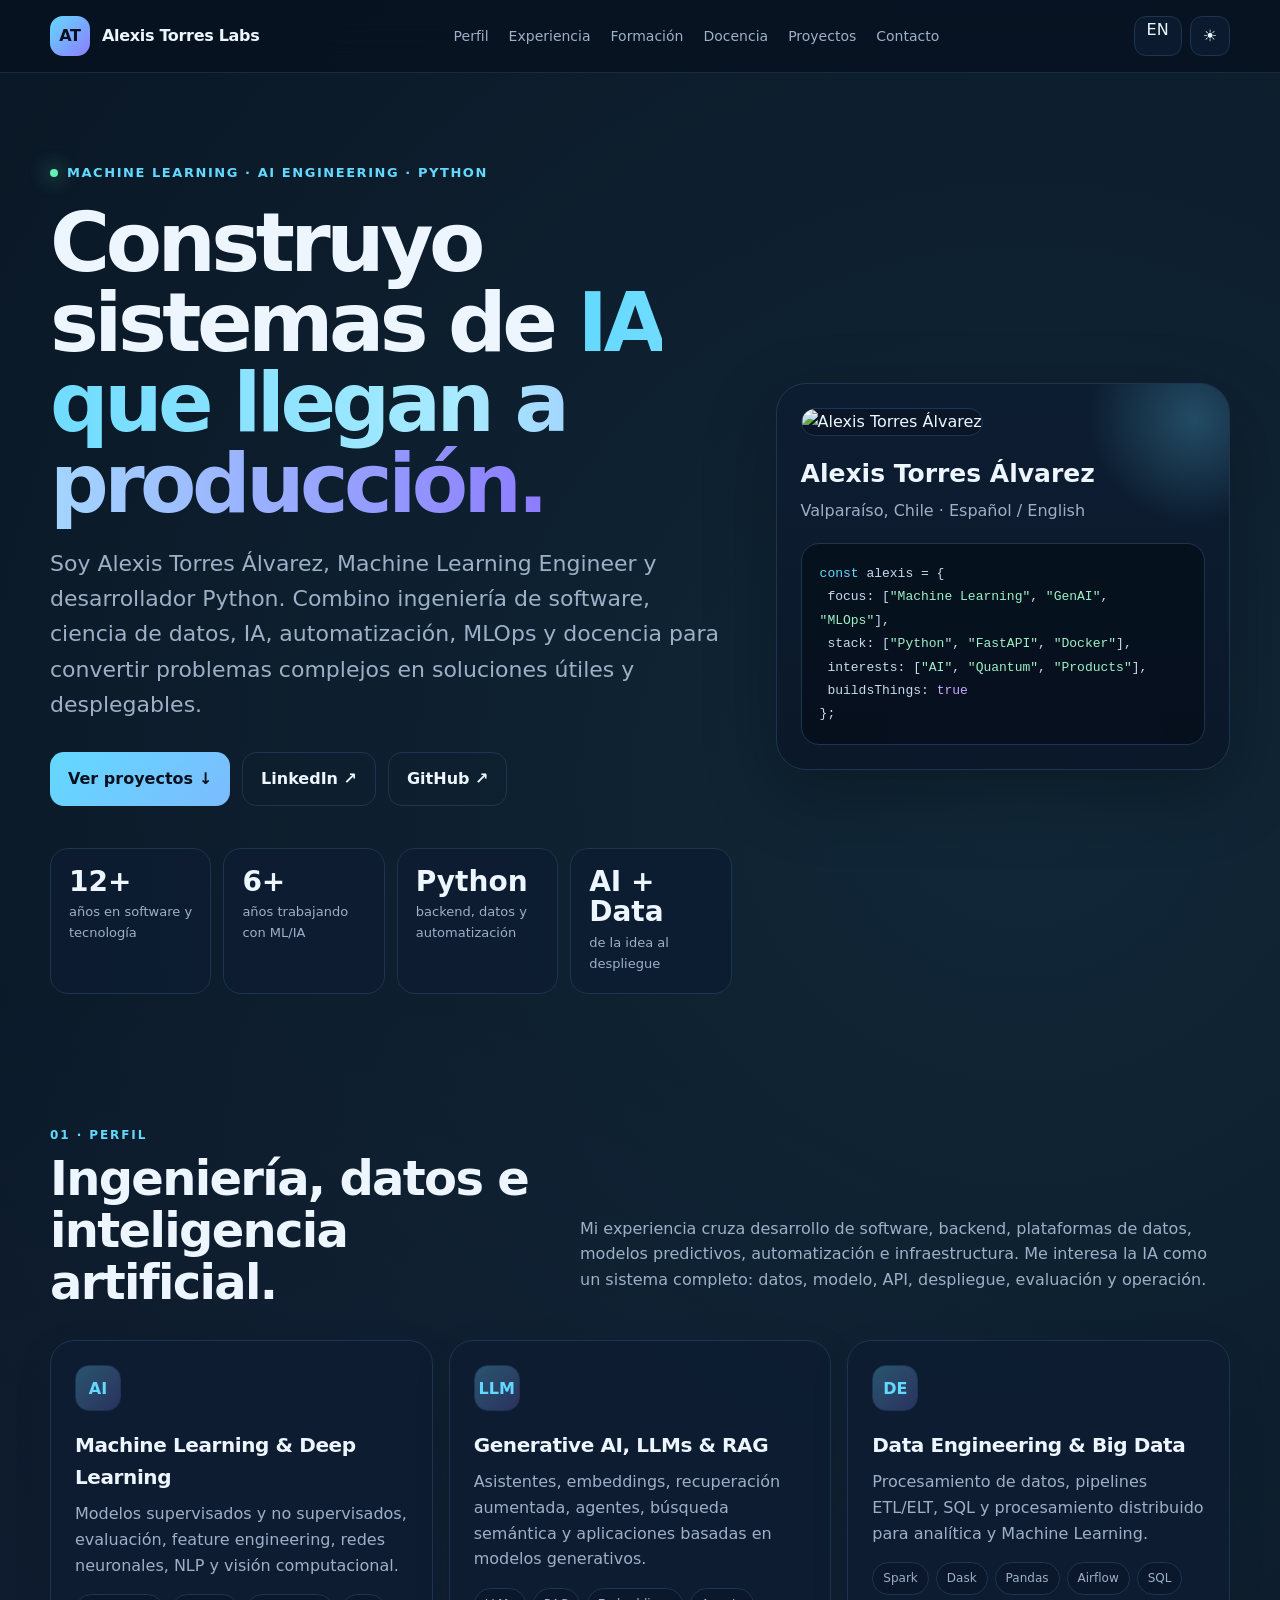
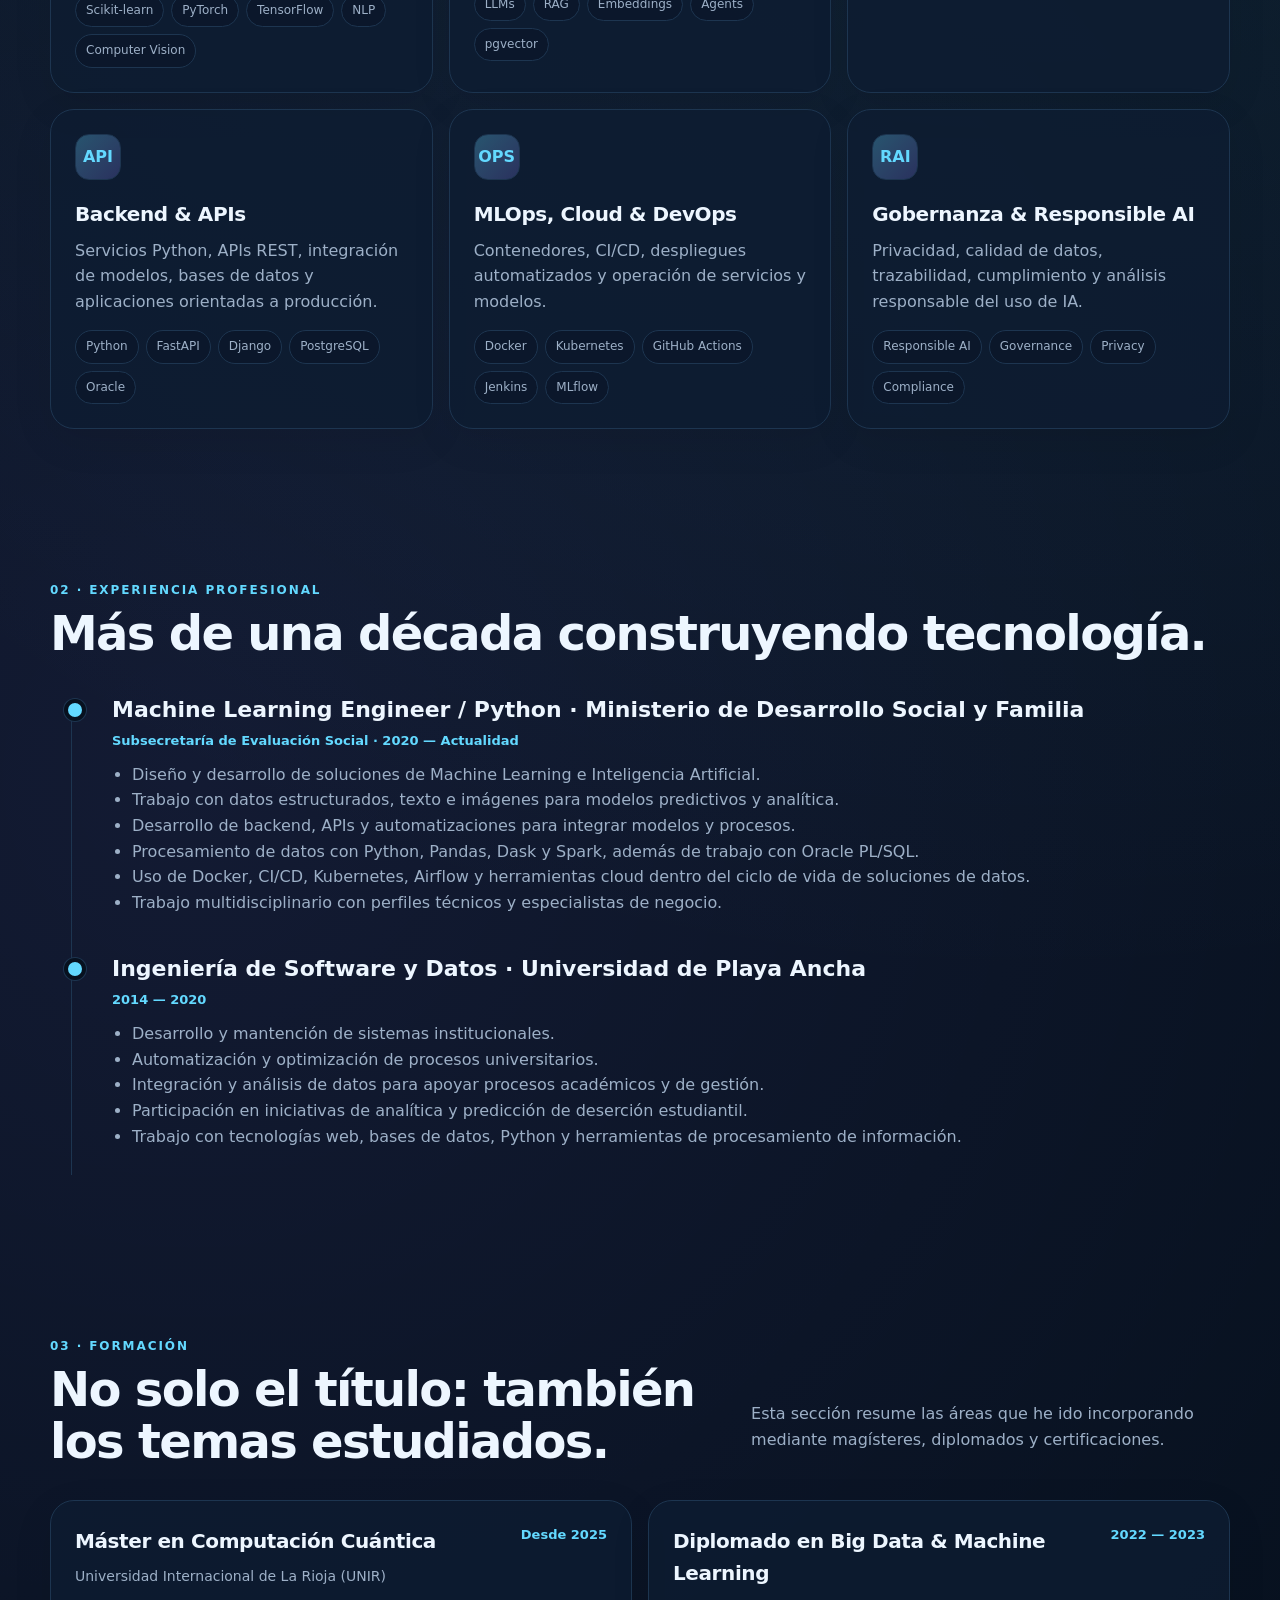
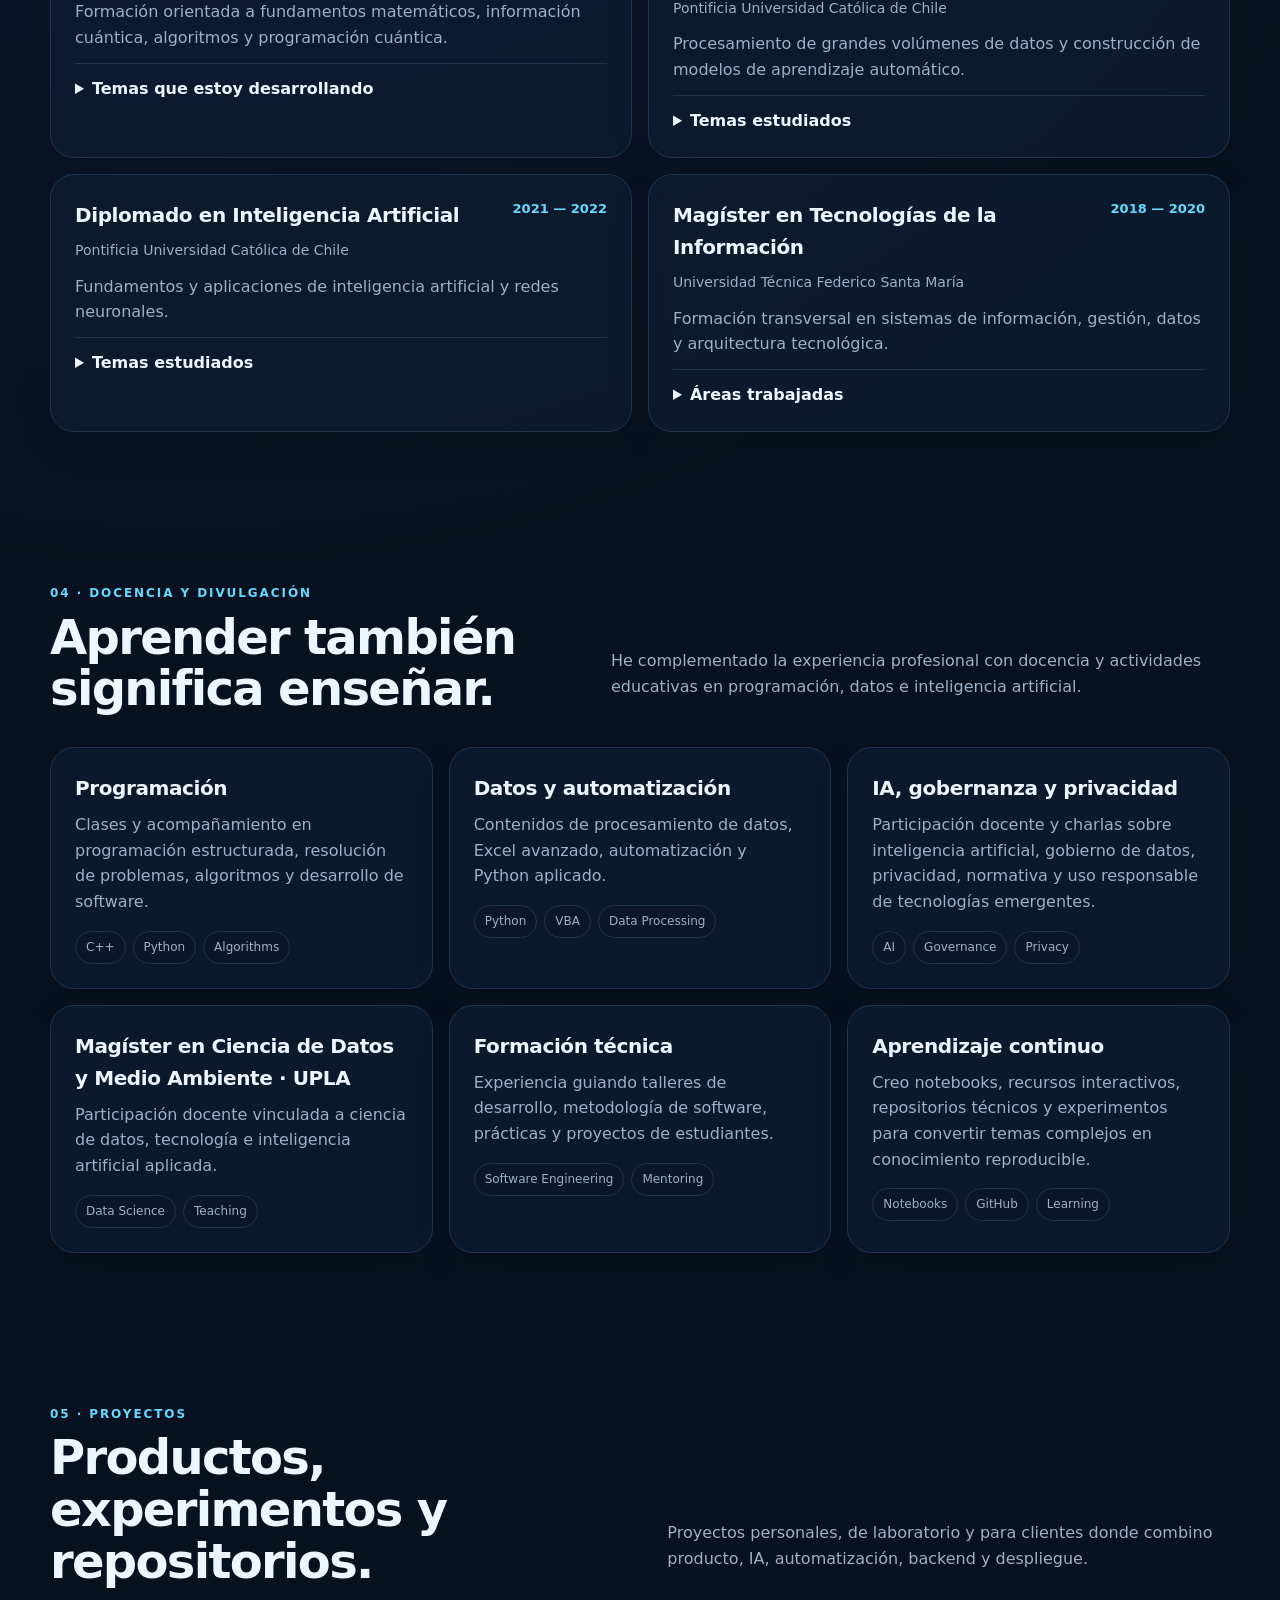
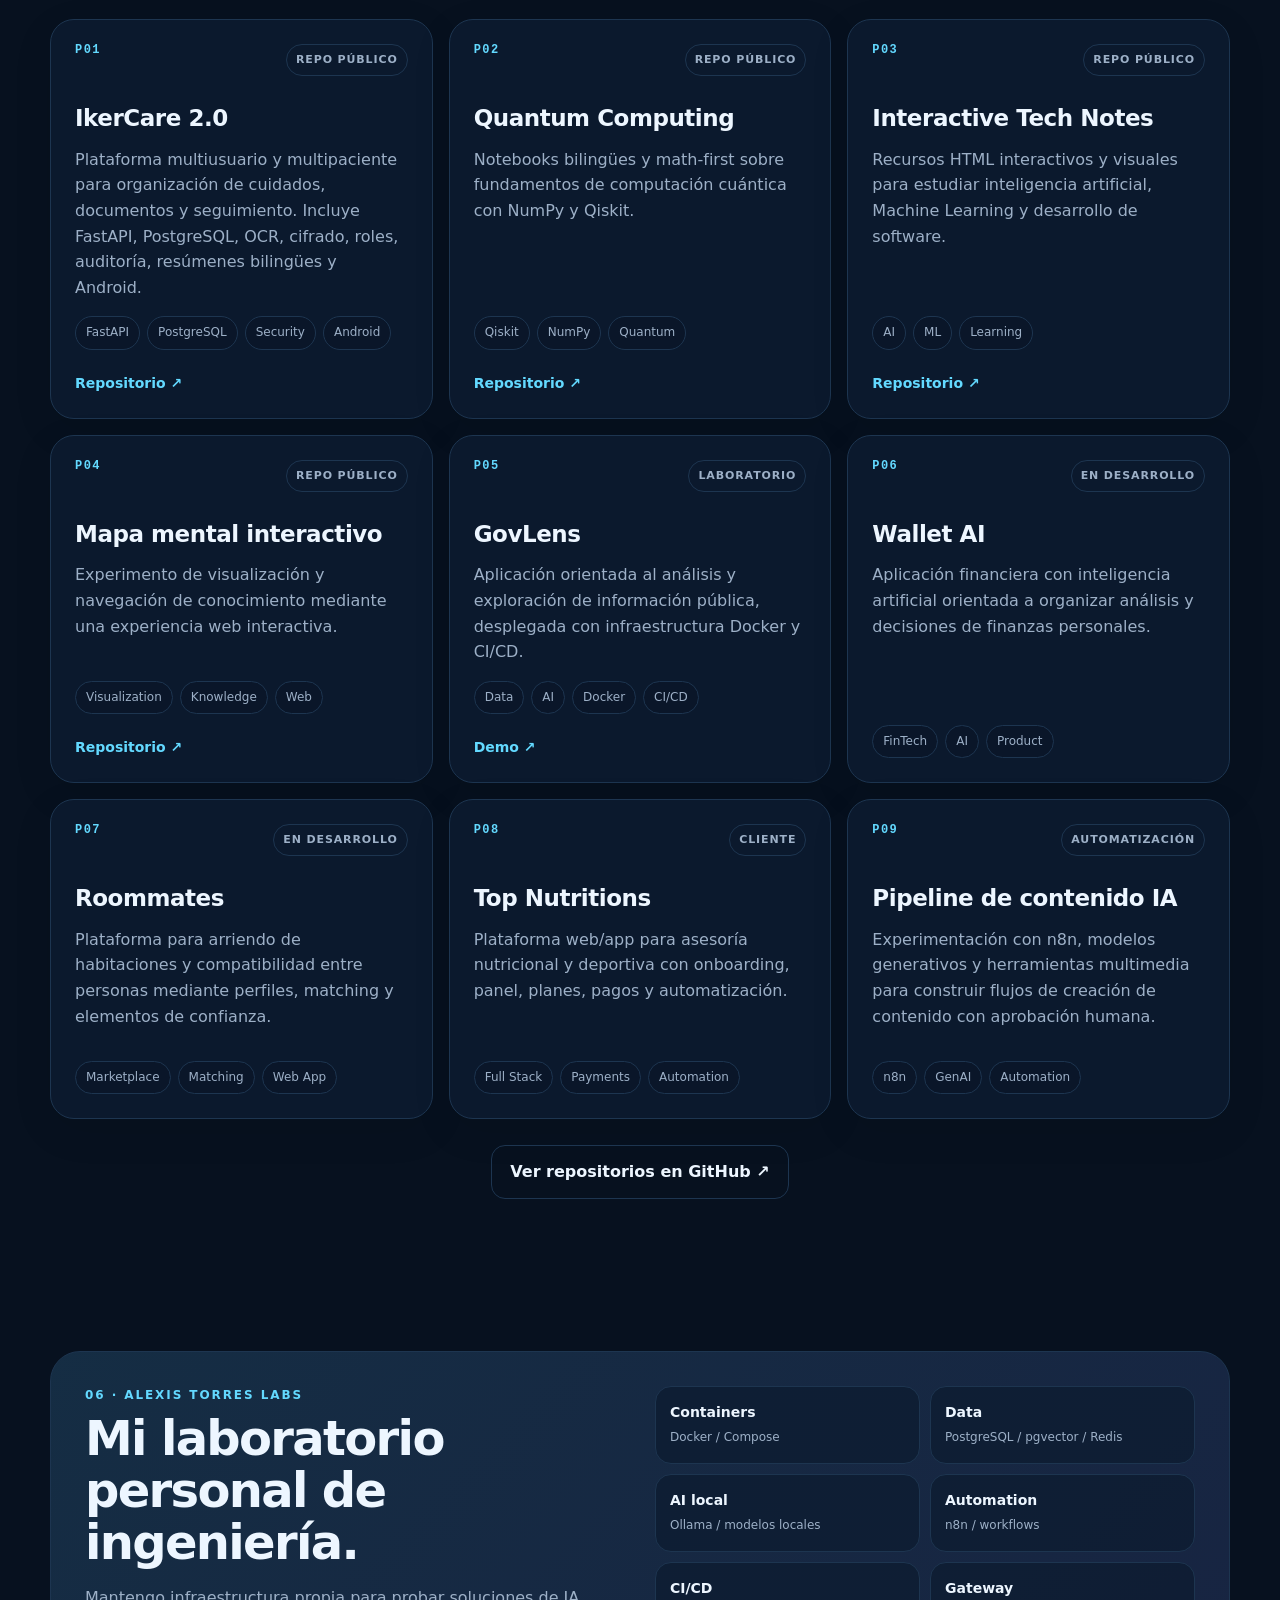
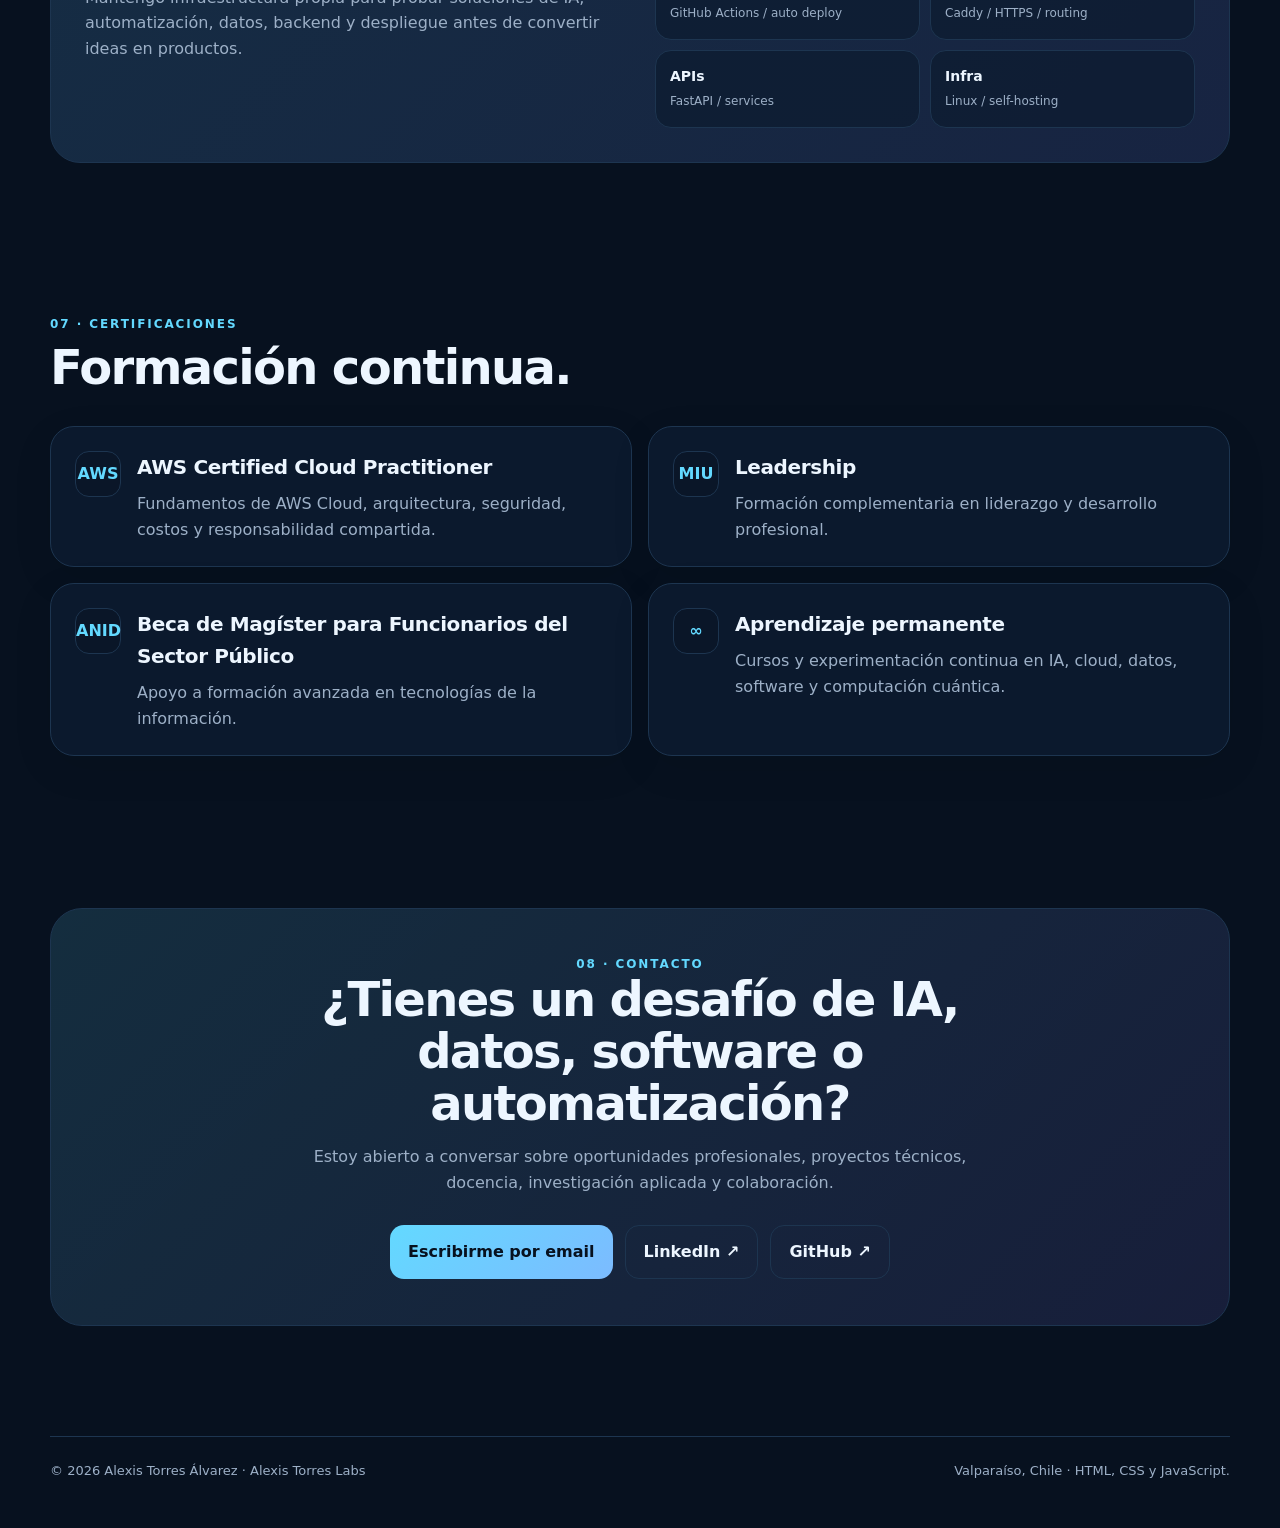
==== index.html @ 92839c95 "Add Spanish portfolio homepage" ====
<!doctype html>
<html lang="es" data-theme="dark">
<head>
<meta charset="utf-8"><meta name="viewport" content="width=device-width,initial-scale=1"><meta name="theme-color" content="#07111f">
<title>Alexis Torres Álvarez | Machine Learning, IA, Python & MLOps</title>
<meta name="description" content="Portfolio de Alexis Torres Álvarez: Machine Learning Engineer y desarrollador Python. IA, LLMs, RAG, MLOps, Big Data, docencia, formación y proyectos.">
<link rel="canonical" href="https://www.alexistorreslabs.com/"><link rel="alternate" hreflang="es" href="https://www.alexistorreslabs.com/"><link rel="alternate" hreflang="en" href="https://www.alexistorreslabs.com/en/">
<link rel="manifest" href="/site.webmanifest"><link rel="stylesheet" href="/assets/styles.css">
<meta property="og:type" content="website"><meta property="og:title" content="Alexis Torres Labs"><meta property="og:description" content="IA, Machine Learning, Python, MLOps, docencia y proyectos aplicados."><meta property="og:url" content="https://www.alexistorreslabs.com/">
<script type="application/ld+json">{"@context":"https://schema.org","@type":"Person","name":"Alexis Torres Álvarez","url":"https://www.alexistorreslabs.com/","image":"https://avatars.githubusercontent.com/u/14948789?v=4","jobTitle":"Machine Learning Engineer","sameAs":["https://github.com/AlexisTorrresA","https://www.linkedin.com/in/alexis-torres87/"]}</script>
</head>
<body>
<nav class="nav"><div class="shell nav-inner"><a class="brand" href="#inicio"><span class="brand-mark">AT</span><span>Alexis Torres Labs</span></a><div class="nav-links"><a href="#perfil">Perfil</a><a href="#experiencia">Experiencia</a><a href="#formacion">Formación</a><a href="#docencia">Docencia</a><a href="#proyectos">Proyectos</a><a href="#contacto">Contacto</a></div><div class="nav-actions"><a class="lang-btn" href="/en/">EN</a><button class="icon-btn" data-theme-toggle aria-label="Cambiar tema">☀</button></div></div></nav>
<main id="inicio">
<section class="hero"><div class="shell hero-grid"><div class="reveal"><div class="eyebrow"><span class="dot"></span>Machine Learning · AI Engineering · Python</div><h1>Construyo sistemas de <span class="gradient">IA que llegan a producción.</span></h1><p class="lead">Soy Alexis Torres Álvarez, Machine Learning Engineer y desarrollador Python. Combino ingeniería de software, ciencia de datos, IA, automatización, MLOps y docencia para convertir problemas complejos en soluciones útiles y desplegables.</p><div class="hero-actions"><a class="btn primary" href="#proyectos">Ver proyectos ↓</a><a class="btn" href="https://www.linkedin.com/in/alexis-torres87/" target="_blank" rel="noopener">LinkedIn ↗</a><a class="btn" href="https://github.com/AlexisTorrresA" target="_blank" rel="noopener">GitHub ↗</a></div><div class="metrics"><div class="metric"><strong>12+</strong><span>años en software y tecnología</span></div><div class="metric"><strong>6+</strong><span>años trabajando con ML/IA</span></div><div class="metric"><strong>Python</strong><span>backend, datos y automatización</span></div><div class="metric"><strong>AI + Data</strong><span>de la idea al despliegue</span></div></div></div><aside class="profile-card reveal"><img class="portrait" src="https://avatars.githubusercontent.com/u/14948789?v=4" alt="Alexis Torres Álvarez"><h3 style="font-size:25px;margin:18px 0 4px">Alexis Torres Álvarez</h3><p style="color:var(--muted);margin:0">Valparaíso, Chile · Español / English</p><div class="code-window"><span class="k">const</span> alexis = {<br>&nbsp;focus: [<span class="s">"Machine Learning"</span>, <span class="s">"GenAI"</span>, <span class="s">"MLOps"</span>],<br>&nbsp;stack: [<span class="s">"Python"</span>, <span class="s">"FastAPI"</span>, <span class="s">"Docker"</span>],<br>&nbsp;interests: [<span class="s">"AI"</span>, <span class="s">"Quantum"</span>, <span class="s">"Products"</span>],<br>&nbsp;buildsThings: <span class="p">true</span><br>};</div></aside></div></section>
<section id="perfil" class="section"><div class="shell"><div class="section-head reveal"><div><div class="section-kicker">01 · Perfil</div><h2>Ingeniería, datos e inteligencia artificial.</h2></div><p class="section-intro">Mi experiencia cruza desarrollo de software, backend, plataformas de datos, modelos predictivos, automatización e infraestructura. Me interesa la IA como un sistema completo: datos, modelo, API, despliegue, evaluación y operación.</p></div><div class="grid grid-3">
<div class="card skill-card reveal"><div class="skill-icon">AI</div><h3>Machine Learning & Deep Learning</h3><p>Modelos supervisados y no supervisados, evaluación, feature engineering, redes neuronales, NLP y visión computacional.</p><div class="tags"><span class="tag">Scikit-learn</span><span class="tag">PyTorch</span><span class="tag">TensorFlow</span><span class="tag">NLP</span><span class="tag">Computer Vision</span></div></div>
<div class="card skill-card reveal"><div class="skill-icon">LLM</div><h3>Generative AI, LLMs & RAG</h3><p>Asistentes, embeddings, recuperación aumentada, agentes, búsqueda semántica y aplicaciones basadas en modelos generativos.</p><div class="tags"><span class="tag">LLMs</span><span class="tag">RAG</span><span class="tag">Embeddings</span><span class="tag">Agents</span><span class="tag">pgvector</span></div></div>
<div class="card skill-card reveal"><div class="skill-icon">DE</div><h3>Data Engineering & Big Data</h3><p>Procesamiento de datos, pipelines ETL/ELT, SQL y procesamiento distribuido para analítica y Machine Learning.</p><div class="tags"><span class="tag">Spark</span><span class="tag">Dask</span><span class="tag">Pandas</span><span class="tag">Airflow</span><span class="tag">SQL</span></div></div>
<div class="card skill-card reveal"><div class="skill-icon">API</div><h3>Backend & APIs</h3><p>Servicios Python, APIs REST, integración de modelos, bases de datos y aplicaciones orientadas a producción.</p><div class="tags"><span class="tag">Python</span><span class="tag">FastAPI</span><span class="tag">Django</span><span class="tag">PostgreSQL</span><span class="tag">Oracle</span></div></div>
<div class="card skill-card reveal"><div class="skill-icon">OPS</div><h3>MLOps, Cloud & DevOps</h3><p>Contenedores, CI/CD, despliegues automatizados y operación de servicios y modelos.</p><div class="tags"><span class="tag">Docker</span><span class="tag">Kubernetes</span><span class="tag">GitHub Actions</span><span class="tag">Jenkins</span><span class="tag">MLflow</span></div></div>
<div class="card skill-card reveal"><div class="skill-icon">RAI</div><h3>Gobernanza & Responsible AI</h3><p>Privacidad, calidad de datos, trazabilidad, cumplimiento y análisis responsable del uso de IA.</p><div class="tags"><span class="tag">Responsible AI</span><span class="tag">Governance</span><span class="tag">Privacy</span><span class="tag">Compliance</span></div></div>
</div></div></section>
<section id="experiencia" class="section"><div class="shell"><div class="section-head reveal"><div><div class="section-kicker">02 · Experiencia profesional</div><h2>Más de una década construyendo tecnología.</h2></div></div><div class="timeline reveal">
<div class="timeline-item"><h3>Machine Learning Engineer / Python · Ministerio de Desarrollo Social y Familia</h3><div class="timeline-meta">Subsecretaría de Evaluación Social · 2020 — Actualidad</div><ul><li>Diseño y desarrollo de soluciones de Machine Learning e Inteligencia Artificial.</li><li>Trabajo con datos estructurados, texto e imágenes para modelos predictivos y analítica.</li><li>Desarrollo de backend, APIs y automatizaciones para integrar modelos y procesos.</li><li>Procesamiento de datos con Python, Pandas, Dask y Spark, además de trabajo con Oracle PL/SQL.</li><li>Uso de Docker, CI/CD, Kubernetes, Airflow y herramientas cloud dentro del ciclo de vida de soluciones de datos.</li><li>Trabajo multidisciplinario con perfiles técnicos y especialistas de negocio.</li></ul></div>
<div class="timeline-item"><h3>Ingeniería de Software y Datos · Universidad de Playa Ancha</h3><div class="timeline-meta">2014 — 2020</div><ul><li>Desarrollo y mantención de sistemas institucionales.</li><li>Automatización y optimización de procesos universitarios.</li><li>Integración y análisis de datos para apoyar procesos académicos y de gestión.</li><li>Participación en iniciativas de analítica y predicción de deserción estudiantil.</li><li>Trabajo con tecnologías web, bases de datos, Python y herramientas de procesamiento de información.</li></ul></div>
</div></div></section>
<section id="formacion" class="section"><div class="shell"><div class="section-head reveal"><div><div class="section-kicker">03 · Formación</div><h2>No solo el título: también los temas estudiados.</h2></div><p class="section-intro">Esta sección resume las áreas que he ido incorporando mediante magísteres, diplomados y certificaciones.</p></div><div class="grid grid-2">
<div class="card edu-card reveal"><div class="edu-top"><div><h3>Máster en Computación Cuántica</h3><div class="edu-school">Universidad Internacional de La Rioja (UNIR)</div></div><div class="edu-year">Desde 2025</div></div><p>Formación orientada a fundamentos matemáticos, información cuántica, algoritmos y programación cuántica.</p><details><summary>Temas que estoy desarrollando</summary><ul><li>Álgebra lineal para computación cuántica</li><li>Qubits, estados, medición y esfera de Bloch</li><li>Producto tensorial y sistemas multi-qubit</li><li>Puertas y circuitos cuánticos</li><li>Algoritmos cuánticos y simulación</li><li>Programación con Python y Qiskit</li></ul></details></div>
<div class="card edu-card reveal"><div class="edu-top"><div><h3>Diplomado en Big Data & Machine Learning</h3><div class="edu-school">Pontificia Universidad Católica de Chile</div></div><div class="edu-year">2022 — 2023</div></div><p>Procesamiento de grandes volúmenes de datos y construcción de modelos de aprendizaje automático.</p><details><summary>Temas estudiados</summary><ul><li>Arquitecturas Big Data</li><li>Hadoop, HDFS, YARN y MapReduce</li><li>Apache Spark y Spark SQL</li><li>Preparación y procesamiento de datos</li><li>Regresión y clasificación</li><li>Árboles de decisión y Random Forest</li><li>Clustering y aprendizaje no supervisado</li><li>Reducción de dimensionalidad y autoencoders</li></ul></details></div>
<div class="card edu-card reveal"><div class="edu-top"><div><h3>Diplomado en Inteligencia Artificial</h3><div class="edu-school">Pontificia Universidad Católica de Chile</div></div><div class="edu-year">2021 — 2022</div></div><p>Fundamentos y aplicaciones de inteligencia artificial y redes neuronales.</p><details><summary>Temas estudiados</summary><ul><li>Machine Learning y fundamentos de IA</li><li>Redes neuronales profundas</li><li>CNN para visión computacional</li><li>RNN y modelamiento secuencial</li><li>Arquitecturas sequence-to-sequence</li><li>Aplicaciones de Deep Learning</li></ul></details></div>
<div class="card edu-card reveal"><div class="edu-top"><div><h3>Magíster en Tecnologías de la Información</h3><div class="edu-school">Universidad Técnica Federico Santa María</div></div><div class="edu-year">2018 — 2020</div></div><p>Formación transversal en sistemas de información, gestión, datos y arquitectura tecnológica.</p><details><summary>Áreas trabajadas</summary><ul><li>Business Intelligence</li><li>Data Warehousing y OLAP</li><li>Minería y análisis de datos</li><li>Ingeniería de software y UML</li><li>Gestión de procesos BPM/BPMN</li><li>Seguridad y redes</li><li>Gestión de proyectos TI</li><li>Arquitectura y sistemas empresariales</li></ul></details></div>
</div></div></section>
<section id="docencia" class="section"><div class="shell"><div class="section-head reveal"><div><div class="section-kicker">04 · Docencia y divulgación</div><h2>Aprender también significa enseñar.</h2></div><p class="section-intro">He complementado la experiencia profesional con docencia y actividades educativas en programación, datos e inteligencia artificial.</p></div><div class="grid grid-3">
<div class="card reveal"><h3>Programación</h3><p>Clases y acompañamiento en programación estructurada, resolución de problemas, algoritmos y desarrollo de software.</p><div class="tags"><span class="tag">C++</span><span class="tag">Python</span><span class="tag">Algorithms</span></div></div>
<div class="card reveal"><h3>Datos y automatización</h3><p>Contenidos de procesamiento de datos, Excel avanzado, automatización y Python aplicado.</p><div class="tags"><span class="tag">Python</span><span class="tag">VBA</span><span class="tag">Data Processing</span></div></div>
<div class="card reveal"><h3>IA, gobernanza y privacidad</h3><p>Participación docente y charlas sobre inteligencia artificial, gobierno de datos, privacidad, normativa y uso responsable de tecnologías emergentes.</p><div class="tags"><span class="tag">AI</span><span class="tag">Governance</span><span class="tag">Privacy</span></div></div>
<div class="card reveal"><h3>Magíster en Ciencia de Datos y Medio Ambiente · UPLA</h3><p>Participación docente vinculada a ciencia de datos, tecnología e inteligencia artificial aplicada.</p><div class="tags"><span class="tag">Data Science</span><span class="tag">Teaching</span></div></div>
<div class="card reveal"><h3>Formación técnica</h3><p>Experiencia guiando talleres de desarrollo, metodología de software, prácticas y proyectos de estudiantes.</p><div class="tags"><span class="tag">Software Engineering</span><span class="tag">Mentoring</span></div></div>
<div class="card reveal"><h3>Aprendizaje continuo</h3><p>Creo notebooks, recursos interactivos, repositorios técnicos y experimentos para convertir temas complejos en conocimiento reproducible.</p><div class="tags"><span class="tag">Notebooks</span><span class="tag">GitHub</span><span class="tag">Learning</span></div></div>
</div></div></section>
<section id="proyectos" class="section"><div class="shell"><div class="section-head reveal"><div><div class="section-kicker">05 · Proyectos</div><h2>Productos, experimentos y repositorios.</h2></div><p class="section-intro">Proyectos personales, de laboratorio y para clientes donde combino producto, IA, automatización, backend y despliegue.</p></div><div class="grid grid-3">
<article class="card project-card reveal"><div class="project-top"><span class="project-num">P01</span><span class="status">Repo público</span></div><h3>IkerCare 2.0</h3><p>Plataforma multiusuario y multipaciente para organización de cuidados, documentos y seguimiento. Incluye FastAPI, PostgreSQL, OCR, cifrado, roles, auditoría, resúmenes bilingües y Android.</p><div class="tags"><span class="tag">FastAPI</span><span class="tag">PostgreSQL</span><span class="tag">Security</span><span class="tag">Android</span></div><div class="project-links"><a href="https://github.com/AlexisTorrresA/ikercare_v2" target="_blank" rel="noopener">Repositorio ↗</a></div></article>
<article class="card project-card reveal"><div class="project-top"><span class="project-num">P02</span><span class="status">Repo público</span></div><h3>Quantum Computing</h3><p>Notebooks bilingües y math-first sobre fundamentos de computación cuántica con NumPy y Qiskit.</p><div class="tags"><span class="tag">Qiskit</span><span class="tag">NumPy</span><span class="tag">Quantum</span></div><div class="project-links"><a href="https://github.com/AlexisTorrresA/alexis_quantum-computer" target="_blank" rel="noopener">Repositorio ↗</a></div></article>
<article class="card project-card reveal"><div class="project-top"><span class="project-num">P03</span><span class="status">Repo público</span></div><h3>Interactive Tech Notes</h3><p>Recursos HTML interactivos y visuales para estudiar inteligencia artificial, Machine Learning y desarrollo de software.</p><div class="tags"><span class="tag">AI</span><span class="tag">ML</span><span class="tag">Learning</span></div><div class="project-links"><a href="https://github.com/AlexisTorrresA/interactive-tech-notes" target="_blank" rel="noopener">Repositorio ↗</a></div></article>
<article class="card project-card reveal"><div class="project-top"><span class="project-num">P04</span><span class="status">Repo público</span></div><h3>Mapa mental interactivo</h3><p>Experimento de visualización y navegación de conocimiento mediante una experiencia web interactiva.</p><div class="tags"><span class="tag">Visualization</span><span class="tag">Knowledge</span><span class="tag">Web</span></div><div class="project-links"><a href="https://github.com/AlexisTorrresA/proyecto_mapa_mental_interactivo" target="_blank" rel="noopener">Repositorio ↗</a></div></article>
<article class="card project-card reveal"><div class="project-top"><span class="project-num">P05</span><span class="status">Laboratorio</span></div><h3>GovLens</h3><p>Aplicación orientada al análisis y exploración de información pública, desplegada con infraestructura Docker y CI/CD.</p><div class="tags"><span class="tag">Data</span><span class="tag">AI</span><span class="tag">Docker</span><span class="tag">CI/CD</span></div><div class="project-links"><a href="https://govlens.apps.alexistorreslabs.com" target="_blank" rel="noopener">Demo ↗</a></div></article>
<article class="card project-card reveal"><div class="project-top"><span class="project-num">P06</span><span class="status">En desarrollo</span></div><h3>Wallet AI</h3><p>Aplicación financiera con inteligencia artificial orientada a organizar análisis y decisiones de finanzas personales.</p><div class="tags"><span class="tag">FinTech</span><span class="tag">AI</span><span class="tag">Product</span></div></article>
<article class="card project-card reveal"><div class="project-top"><span class="project-num">P07</span><span class="status">En desarrollo</span></div><h3>Roommates</h3><p>Plataforma para arriendo de habitaciones y compatibilidad entre personas mediante perfiles, matching y elementos de confianza.</p><div class="tags"><span class="tag">Marketplace</span><span class="tag">Matching</span><span class="tag">Web App</span></div></article>
<article class="card project-card reveal"><div class="project-top"><span class="project-num">P08</span><span class="status">Cliente</span></div><h3>Top Nutritions</h3><p>Plataforma web/app para asesoría nutricional y deportiva con onboarding, panel, planes, pagos y automatización.</p><div class="tags"><span class="tag">Full Stack</span><span class="tag">Payments</span><span class="tag">Automation</span></div></article>
<article class="card project-card reveal"><div class="project-top"><span class="project-num">P09</span><span class="status">Automatización</span></div><h3>Pipeline de contenido IA</h3><p>Experimentación con n8n, modelos generativos y herramientas multimedia para construir flujos de creación de contenido con aprobación humana.</p><div class="tags"><span class="tag">n8n</span><span class="tag">GenAI</span><span class="tag">Automation</span></div></article>
</div><div style="text-align:center;margin-top:26px" class="reveal"><a class="btn" href="https://github.com/AlexisTorrresA?tab=repositories" target="_blank" rel="noopener">Ver repositorios en GitHub ↗</a></div></div></section>
<section class="section"><div class="shell"><div class="lab reveal"><div><div class="section-kicker">06 · Alexis Torres Labs</div><h2>Mi laboratorio personal de ingeniería.</h2><p class="section-intro">Mantengo infraestructura propia para probar soluciones de IA, automatización, datos, backend y despliegue antes de convertir ideas en productos.</p></div><div class="lab-list"><div class="lab-item"><strong>Containers</strong><span>Docker / Compose</span></div><div class="lab-item"><strong>Data</strong><span>PostgreSQL / pgvector / Redis</span></div><div class="lab-item"><strong>AI local</strong><span>Ollama / modelos locales</span></div><div class="lab-item"><strong>Automation</strong><span>n8n / workflows</span></div><div class="lab-item"><strong>CI/CD</strong><span>GitHub Actions / auto deploy</span></div><div class="lab-item"><strong>Gateway</strong><span>Caddy / HTTPS / routing</span></div><div class="lab-item"><strong>APIs</strong><span>FastAPI / services</span></div><div class="lab-item"><strong>Infra</strong><span>Linux / self-hosting</span></div></div></div></div></section>
<section class="section"><div class="shell"><div class="section-head reveal"><div><div class="section-kicker">07 · Certificaciones</div><h2>Formación continua.</h2></div></div><div class="grid grid-2"><div class="card award reveal"><div class="award-icon">AWS</div><div><h3>AWS Certified Cloud Practitioner</h3><p>Fundamentos de AWS Cloud, arquitectura, seguridad, costos y responsabilidad compartida.</p></div></div><div class="card award reveal"><div class="award-icon">MIU</div><div><h3>Leadership</h3><p>Formación complementaria en liderazgo y desarrollo profesional.</p></div></div><div class="card award reveal"><div class="award-icon">ANID</div><div><h3>Beca de Magíster para Funcionarios del Sector Público</h3><p>Apoyo a formación avanzada en tecnologías de la información.</p></div></div><div class="card award reveal"><div class="award-icon">∞</div><div><h3>Aprendizaje permanente</h3><p>Cursos y experimentación continua en IA, cloud, datos, software y computación cuántica.</p></div></div></div></div></section>
<section id="contacto" class="section"><div class="shell"><div class="cta reveal"><div class="section-kicker">08 · Contacto</div><h2>¿Tienes un desafío de IA, datos, software o automatización?</h2><p>Estoy abierto a conversar sobre oportunidades profesionales, proyectos técnicos, docencia, investigación aplicada y colaboración.</p><div class="hero-actions" style="justify-content:center"><a class="btn primary" href="mailto:alexis.torres.alvarez@gmail.com">Escribirme por email</a><a class="btn" href="https://www.linkedin.com/in/alexis-torres87/" target="_blank" rel="noopener">LinkedIn ↗</a><a class="btn" href="https://github.com/AlexisTorrresA" target="_blank" rel="noopener">GitHub ↗</a></div></div></div></section>
</main>
<footer class="footer"><div class="shell footer-inner"><div>© <span data-year></span> Alexis Torres Álvarez · Alexis Torres Labs</div><div>Valparaíso, Chile · HTML, CSS y JavaScript.</div></div></footer>
<script src="/assets/site.js"></script>
</body></html>
---- assets/styles.css ----
:root{
  --bg:#07111f;--bg2:#0a1628;--card:#0d1c31cc;--card-solid:#0d1c31;--text:#edf6ff;--muted:#9db0c7;
  --line:#1d3550;--accent:#63d9ff;--accent2:#8d7cff;--ok:#63f0b2;--shadow:0 24px 70px rgba(0,0,0,.28);
  --radius:24px;--max:1180px
}
[data-theme="light"]{--bg:#f5f8fc;--bg2:#edf3fa;--card:#ffffffd9;--card-solid:#fff;--text:#102033;--muted:#5c6f84;--line:#d9e4ef;--accent:#006fd6;--accent2:#6b55d8;--ok:#087d58;--shadow:0 24px 70px rgba(22,45,72,.12)}
*{box-sizing:border-box}html{scroll-behavior:smooth}body{margin:0;background:radial-gradient(circle at 80% 10%,rgba(99,217,255,.11),transparent 25%),radial-gradient(circle at 15% 30%,rgba(141,124,255,.09),transparent 25%),var(--bg);color:var(--text);font-family:Inter,ui-sans-serif,system-ui,-apple-system,BlinkMacSystemFont,"Segoe UI",sans-serif;line-height:1.6}a{color:inherit;text-decoration:none}button{font:inherit}.shell{width:min(var(--max),calc(100% - 32px));margin:auto}.nav{position:sticky;top:0;z-index:40;backdrop-filter:blur(18px);background:color-mix(in srgb,var(--bg) 78%,transparent);border-bottom:1px solid color-mix(in srgb,var(--line) 75%,transparent)}.nav-inner{height:72px;display:flex;align-items:center;justify-content:space-between;gap:18px}.brand{display:flex;align-items:center;gap:12px;font-weight:800;letter-spacing:-.02em}.brand-mark{width:40px;height:40px;border-radius:13px;display:grid;place-items:center;background:linear-gradient(135deg,var(--accent),var(--accent2));color:#06111f;font-weight:900}.nav-links{display:flex;gap:20px;color:var(--muted);font-size:14px}.nav-links a:hover{color:var(--text)}.nav-actions{display:flex;align-items:center;gap:8px}.icon-btn,.lang-btn{border:1px solid var(--line);background:var(--card);color:var(--text);border-radius:12px;min-height:40px;padding:0 12px;cursor:pointer}.hero{padding:86px 0 56px}.hero-grid{display:grid;grid-template-columns:1.2fr .8fr;gap:44px;align-items:center}.eyebrow{display:inline-flex;align-items:center;gap:9px;color:var(--accent);font-size:13px;font-weight:800;letter-spacing:.12em;text-transform:uppercase}.dot{width:8px;height:8px;border-radius:50%;background:var(--ok);box-shadow:0 0 20px var(--ok)}h1{font-size:clamp(46px,7vw,82px);line-height:.98;letter-spacing:-.055em;margin:18px 0 22px;max-width:900px}.gradient{background:linear-gradient(90deg,var(--accent),#a8eaff 45%,var(--accent2));-webkit-background-clip:text;background-clip:text;color:transparent}.lead{font-size:clamp(18px,2vw,22px);color:var(--muted);max-width:760px}.hero-actions{display:flex;flex-wrap:wrap;gap:12px;margin-top:30px}.btn{display:inline-flex;align-items:center;justify-content:center;gap:9px;padding:13px 18px;border-radius:14px;border:1px solid var(--line);font-weight:750;transition:.2s transform,.2s border-color,.2s background}.btn:hover{transform:translateY(-2px);border-color:var(--accent)}.btn.primary{background:linear-gradient(135deg,var(--accent),#7cbbff);color:#07111f;border:0}.profile-card{position:relative;border:1px solid var(--line);background:linear-gradient(180deg,color-mix(in srgb,var(--card-solid) 86%,transparent),color-mix(in srgb,var(--bg2) 86%,transparent));border-radius:30px;padding:24px;box-shadow:var(--shadow);overflow:hidden}.profile-card:before{content:"";position:absolute;inset:-80px -80px auto auto;width:230px;height:230px;border-radius:50%;background:radial-gradient(circle,rgba(99,217,255,.25),transparent 65%)}.portrait{width:148px;height:148px;border-radius:30px;object-fit:cover;border:1px solid var(--line);background:var(--bg2);position:relative}.code-window{margin-top:20px;border:1px solid var(--line);background:#06101df0;border-radius:18px;padding:18px;color:#c7dcf0;font:13px/1.8 ui-monospace,SFMono-Regular,Menlo,monospace;overflow:auto}.code-window .k{color:#63d9ff}.code-window .s{color:#9cf0c6}.code-window .p{color:#caa8ff}.metrics{display:grid;grid-template-columns:repeat(4,1fr);gap:12px;margin-top:42px}.metric{border:1px solid var(--line);background:var(--card);border-radius:18px;padding:18px}.metric strong{display:block;font-size:28px;line-height:1.1}.metric span{display:block;color:var(--muted);font-size:13px;margin-top:5px}.section{padding:76px 0}.section-head{display:flex;align-items:end;justify-content:space-between;gap:24px;margin-bottom:32px}.section-kicker{color:var(--accent);font-size:12px;font-weight:850;text-transform:uppercase;letter-spacing:.16em}.section h2{font-size:clamp(30px,4vw,48px);line-height:1.08;letter-spacing:-.035em;margin:8px 0 0}.section-intro{max-width:650px;color:var(--muted)}.grid{display:grid;gap:16px}.grid-2{grid-template-columns:repeat(2,1fr)}.grid-3{grid-template-columns:repeat(3,1fr)}.card{border:1px solid var(--line);background:var(--card);border-radius:var(--radius);padding:24px;box-shadow:0 12px 42px rgba(0,0,0,.08)}.card h3{margin:0 0 8px;font-size:20px;letter-spacing:-.02em}.card p{margin:0;color:var(--muted)}.skill-card{min-height:200px}.skill-icon{width:46px;height:46px;border-radius:14px;display:grid;place-items:center;background:linear-gradient(135deg,color-mix(in srgb,var(--accent) 30%,transparent),color-mix(in srgb,var(--accent2) 22%,transparent));border:1px solid var(--line);font-weight:900;color:var(--accent);margin-bottom:18px}.tags{display:flex;flex-wrap:wrap;gap:7px;margin-top:16px}.tag{font-size:12px;color:var(--muted);border:1px solid var(--line);border-radius:999px;padding:6px 10px;background:color-mix(in srgb,var(--bg2) 70%,transparent)}.timeline{position:relative;margin-left:10px}.timeline:before{content:"";position:absolute;left:11px;top:10px;bottom:10px;width:1px;background:var(--line)}.timeline-item{position:relative;padding:0 0 36px 52px}.timeline-item:before{content:"";position:absolute;left:4px;top:7px;width:14px;height:14px;border-radius:50%;background:var(--accent);border:4px solid var(--bg);box-shadow:0 0 0 1px var(--line)}.timeline-item h3{margin:0;font-size:22px}.timeline-meta{color:var(--accent);font-size:13px;font-weight:800;margin:4px 0 10px}.timeline-item ul{margin:10px 0 0;padding-left:20px;color:var(--muted)}.edu-card{display:flex;flex-direction:column;gap:12px}.edu-top{display:flex;justify-content:space-between;gap:20px}.edu-year{white-space:nowrap;color:var(--accent);font-size:13px;font-weight:800}.edu-school{color:var(--muted);font-size:14px}.edu-card details{border-top:1px solid var(--line);padding-top:12px}.edu-card summary{cursor:pointer;font-weight:700;color:var(--text)}.edu-card details ul{color:var(--muted);padding-left:20px}.project-card{display:flex;flex-direction:column;min-height:320px}.project-top{display:flex;justify-content:space-between;align-items:start;gap:14px}.project-num{font:800 12px/1 ui-monospace,monospace;color:var(--accent);letter-spacing:.12em}.status{font-size:11px;font-weight:800;text-transform:uppercase;letter-spacing:.08em;border:1px solid var(--line);padding:6px 9px;border-radius:999px;color:var(--muted)}.project-card h3{font-size:23px;margin:24px 0 10px}.project-card p{flex:1}.project-links{display:flex;gap:12px;margin-top:22px;font-size:14px;font-weight:800}.project-links a{color:var(--accent)}.lab{padding:34px;border-radius:30px;border:1px solid var(--line);background:linear-gradient(135deg,color-mix(in srgb,var(--accent) 9%,var(--card-solid)),color-mix(in srgb,var(--accent2) 8%,var(--card-solid)));display:grid;grid-template-columns:1fr 1fr;gap:30px}.lab-list{display:grid;grid-template-columns:repeat(2,1fr);gap:10px}.lab-item{border:1px solid var(--line);border-radius:16px;padding:14px;background:var(--card)}.lab-item strong{display:block;font-size:14px}.lab-item span{color:var(--muted);font-size:12px}.award{display:flex;gap:16px;align-items:flex-start}.award-icon{width:46px;height:46px;flex:0 0 auto;border-radius:14px;display:grid;place-items:center;border:1px solid var(--line);background:var(--bg2);color:var(--accent);font-weight:900}.cta{border:1px solid var(--line);border-radius:32px;padding:46px;background:linear-gradient(135deg,rgba(99,217,255,.14),rgba(141,124,255,.12));text-align:center}.cta h2{max-width:760px;margin:0 auto 14px}.cta p{max-width:700px;margin:0 auto;color:var(--muted)}.footer{padding:34px 0 46px;color:var(--muted);font-size:13px}.footer-inner{display:flex;justify-content:space-between;gap:20px;border-top:1px solid var(--line);padding-top:24px}.reveal{opacity:0;transform:translateY(16px);transition:.55s ease}.reveal.show{opacity:1;transform:none}.mono{font-family:ui-monospace,SFMono-Regular,Menlo,monospace}.mobile-menu{display:none}
@media(max-width:900px){.nav-links{display:none}.hero-grid,.lab{grid-template-columns:1fr}.metrics{grid-template-columns:repeat(2,1fr)}.grid-3{grid-template-columns:repeat(2,1fr)}.profile-card{max-width:620px}.section-head{align-items:start;flex-direction:column}.hero{padding-top:58px}}
@media(max-width:620px){.shell{width:min(100% - 22px,var(--max))}.nav-inner{height:64px}.brand span:last-child{display:none}.hero{padding-top:46px}.grid-2,.grid-3,.metrics,.lab-list{grid-template-columns:1fr}.hero-actions .btn{width:100%}.section{padding:58px 0}.card{padding:20px}.cta{padding:30px 20px}.footer-inner{flex-direction:column}.profile-card{padding:18px}.portrait{width:118px;height:118px}.lang-btn{padding:0 10px}}
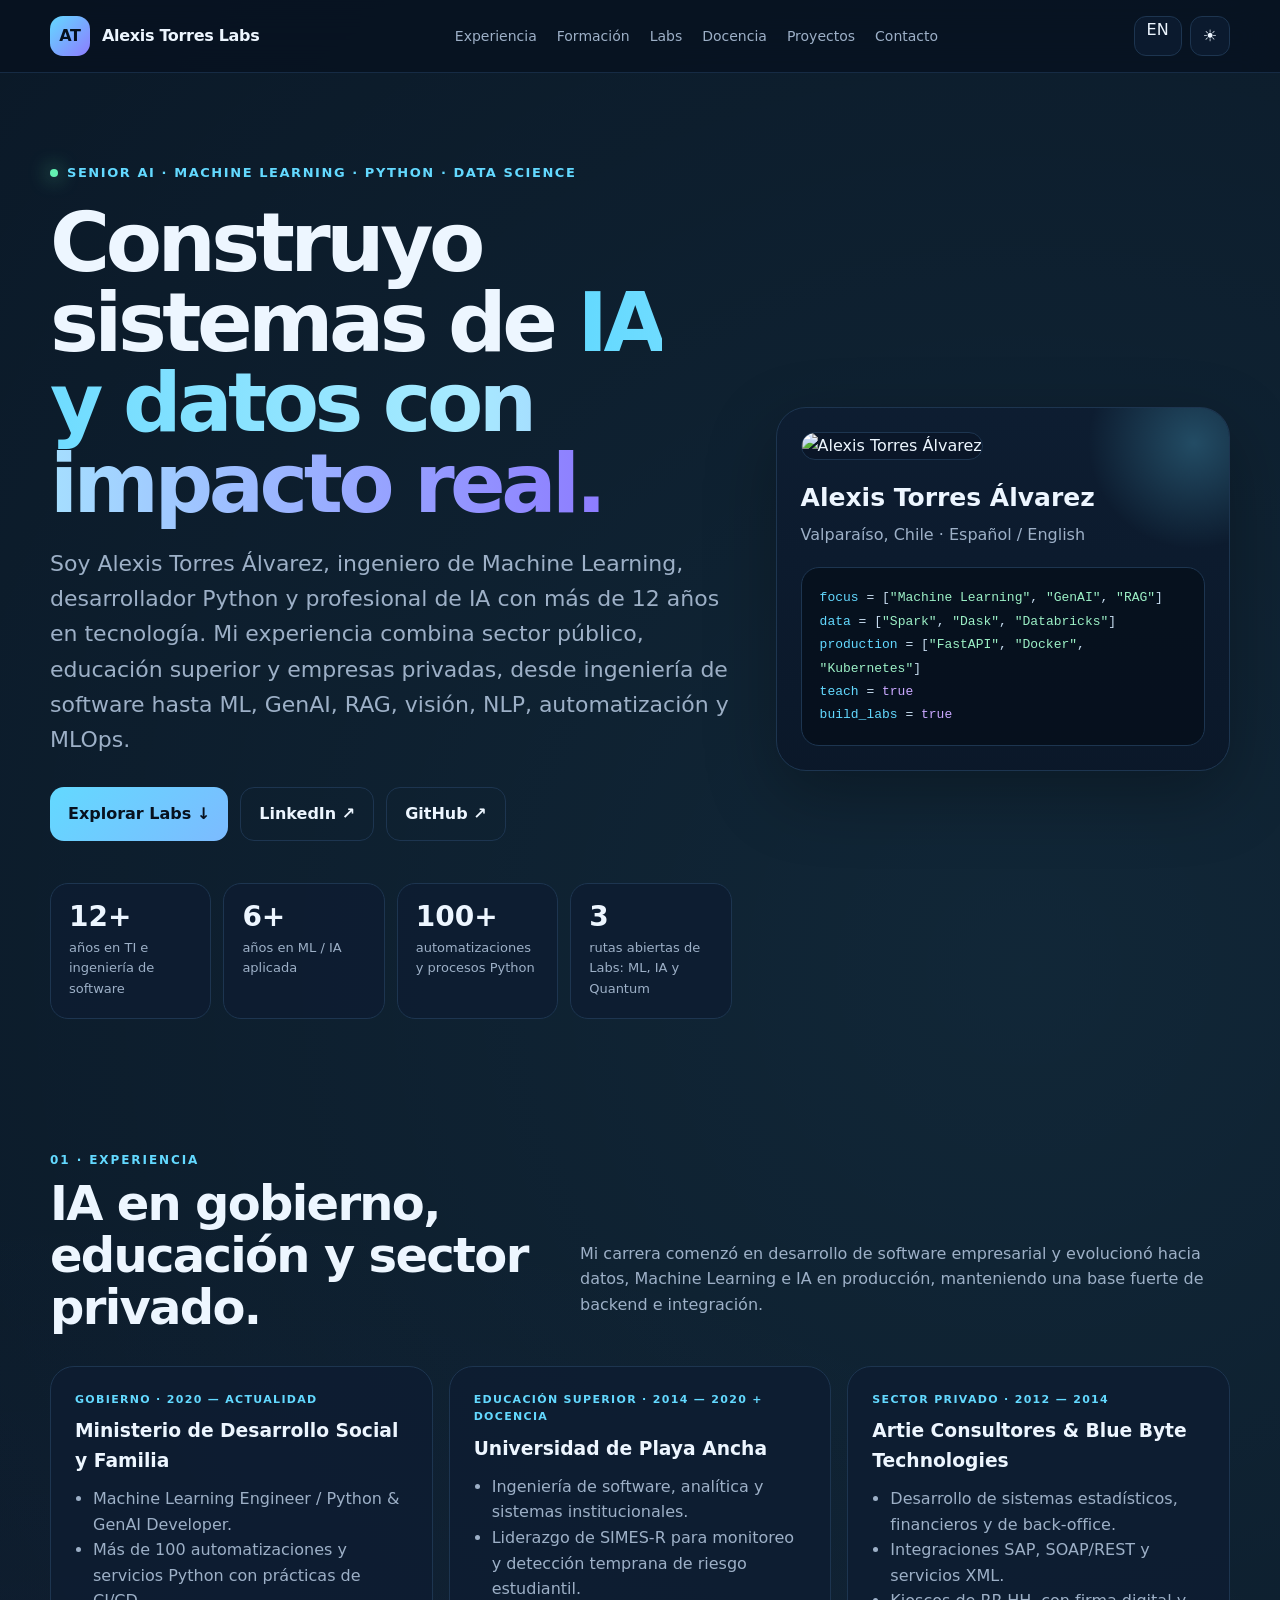
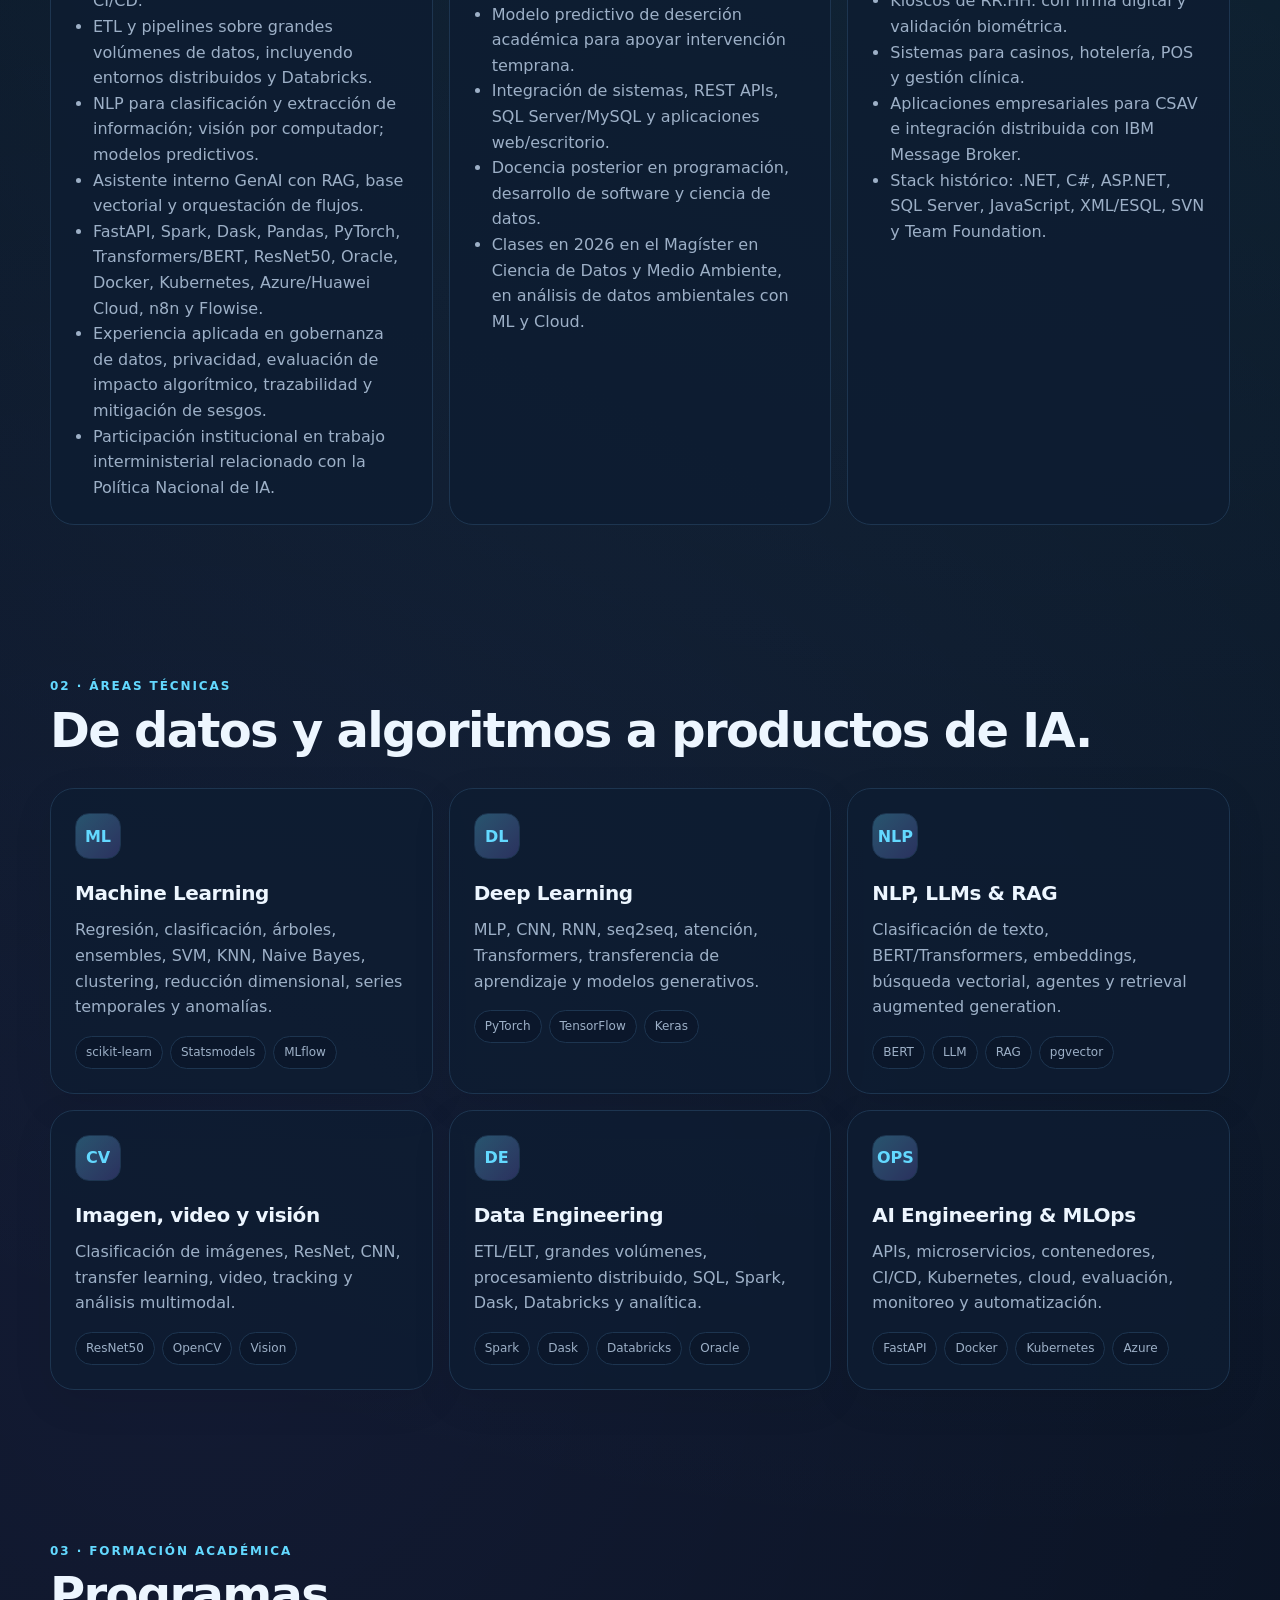
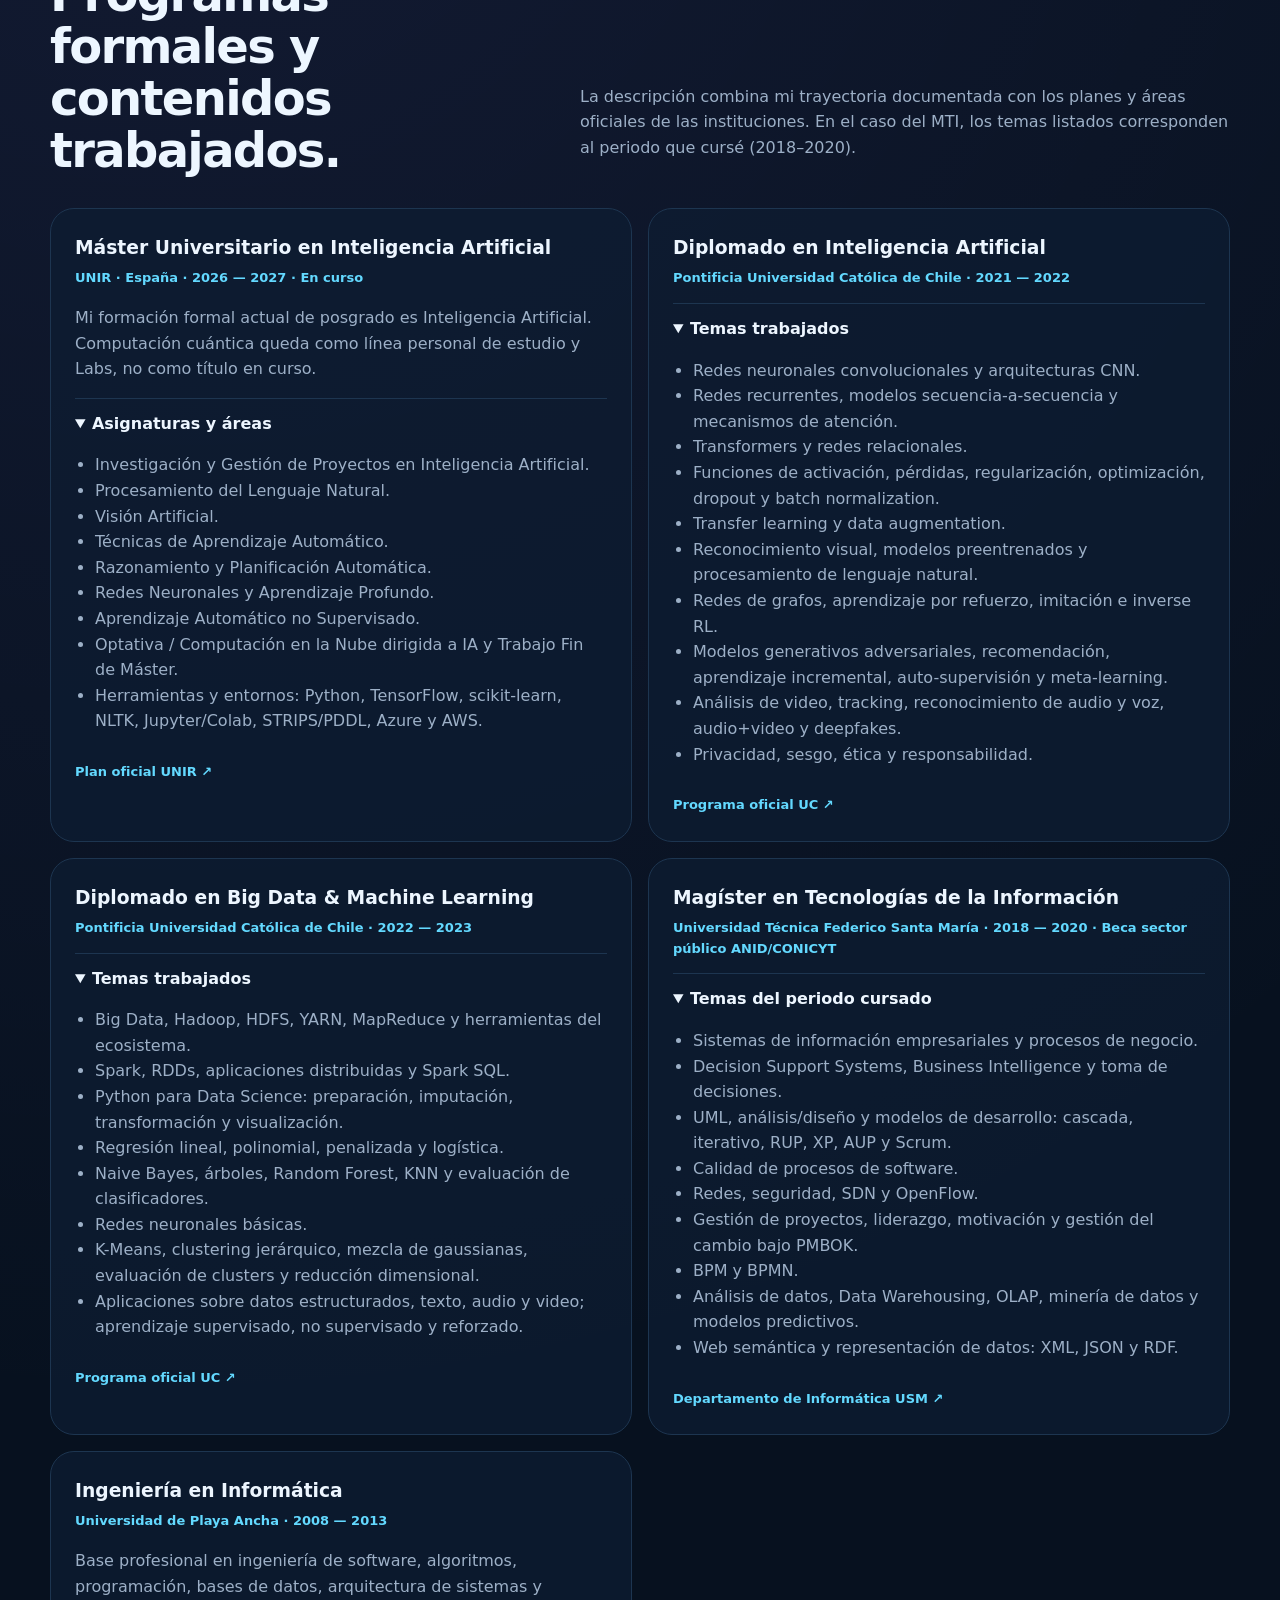
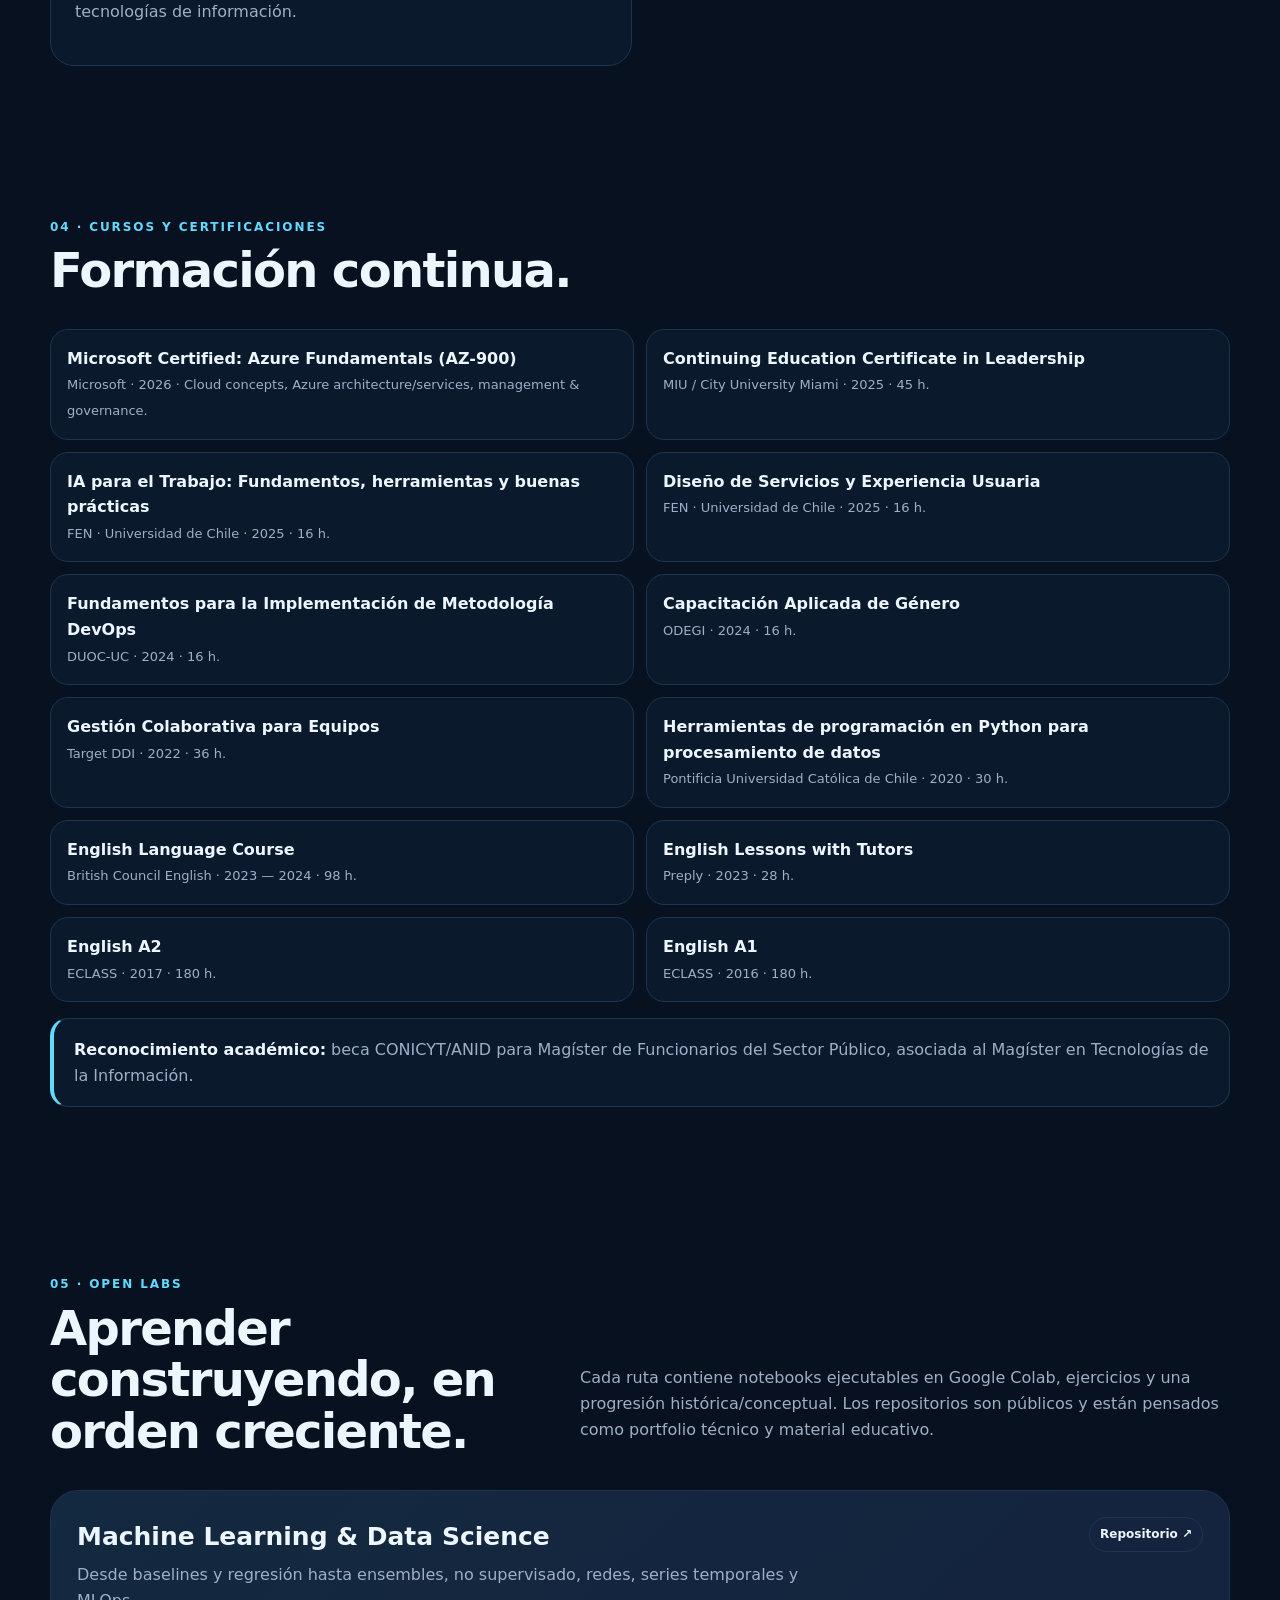
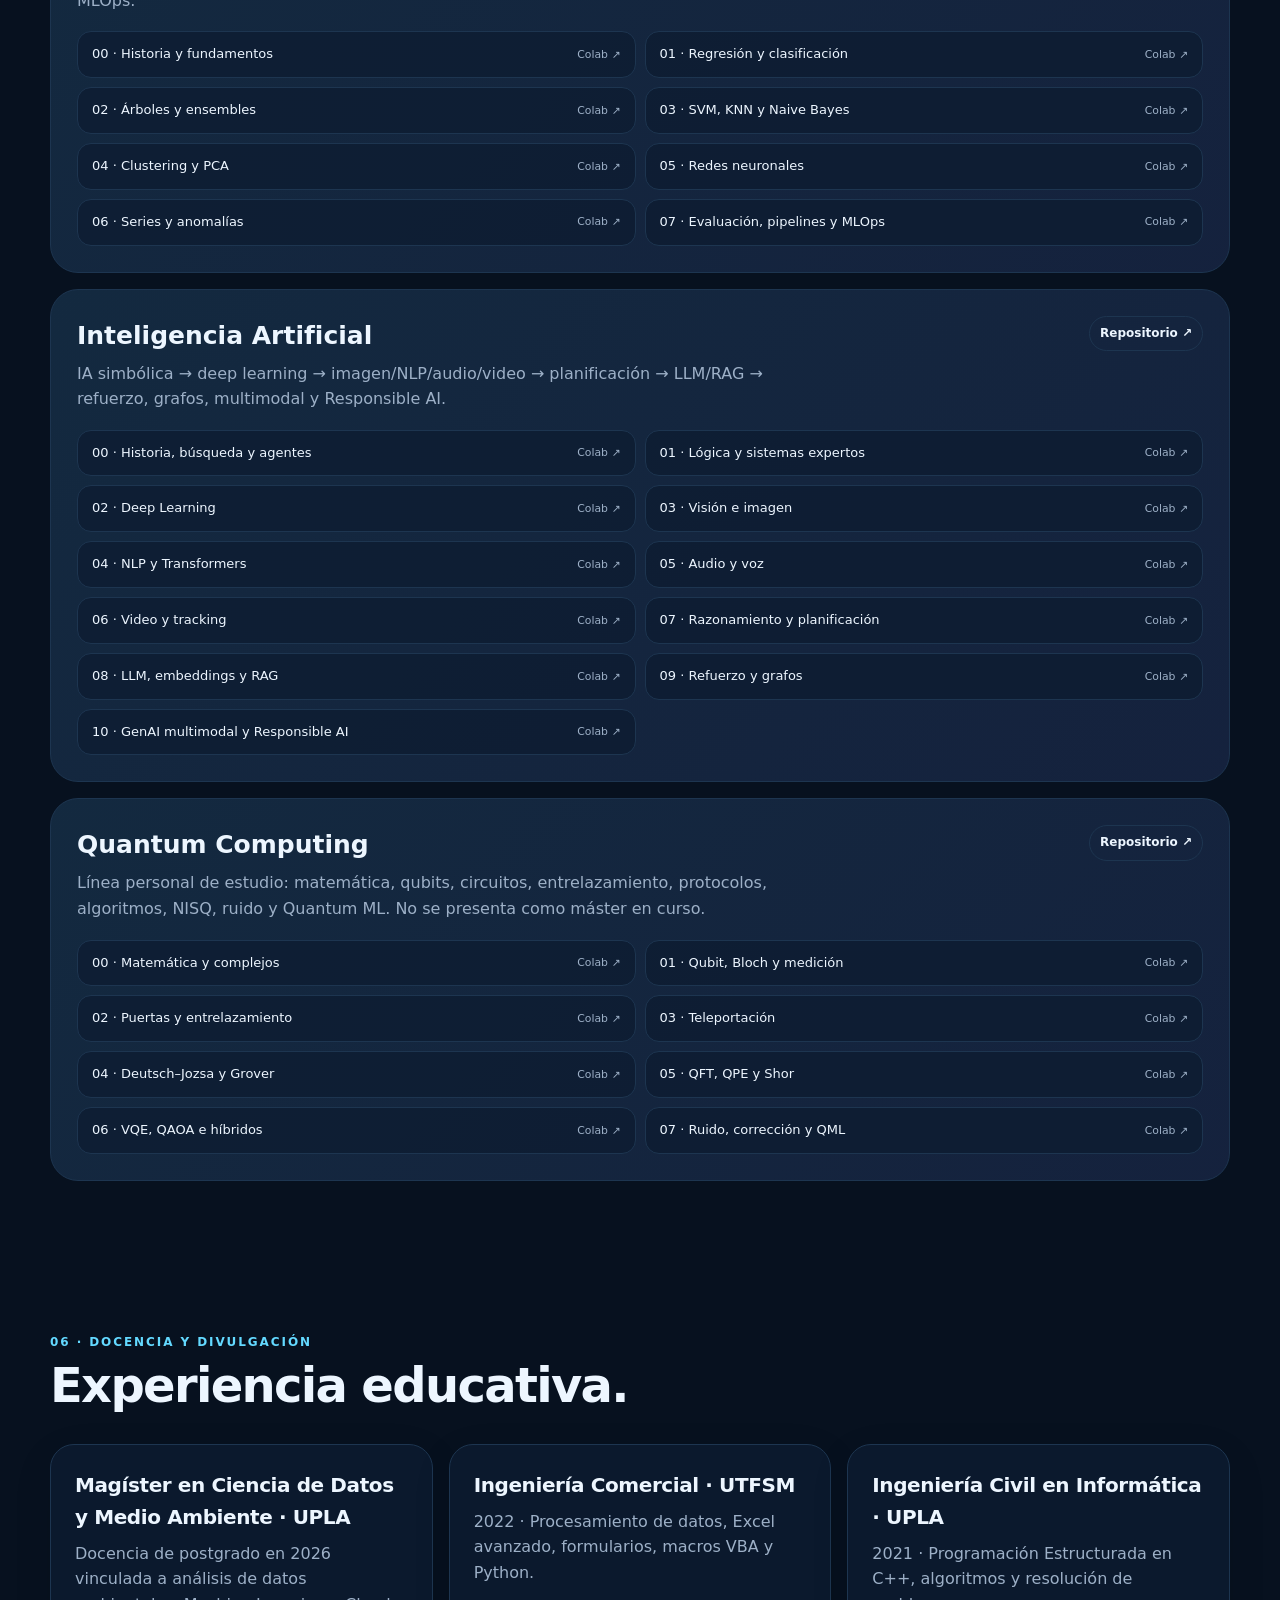
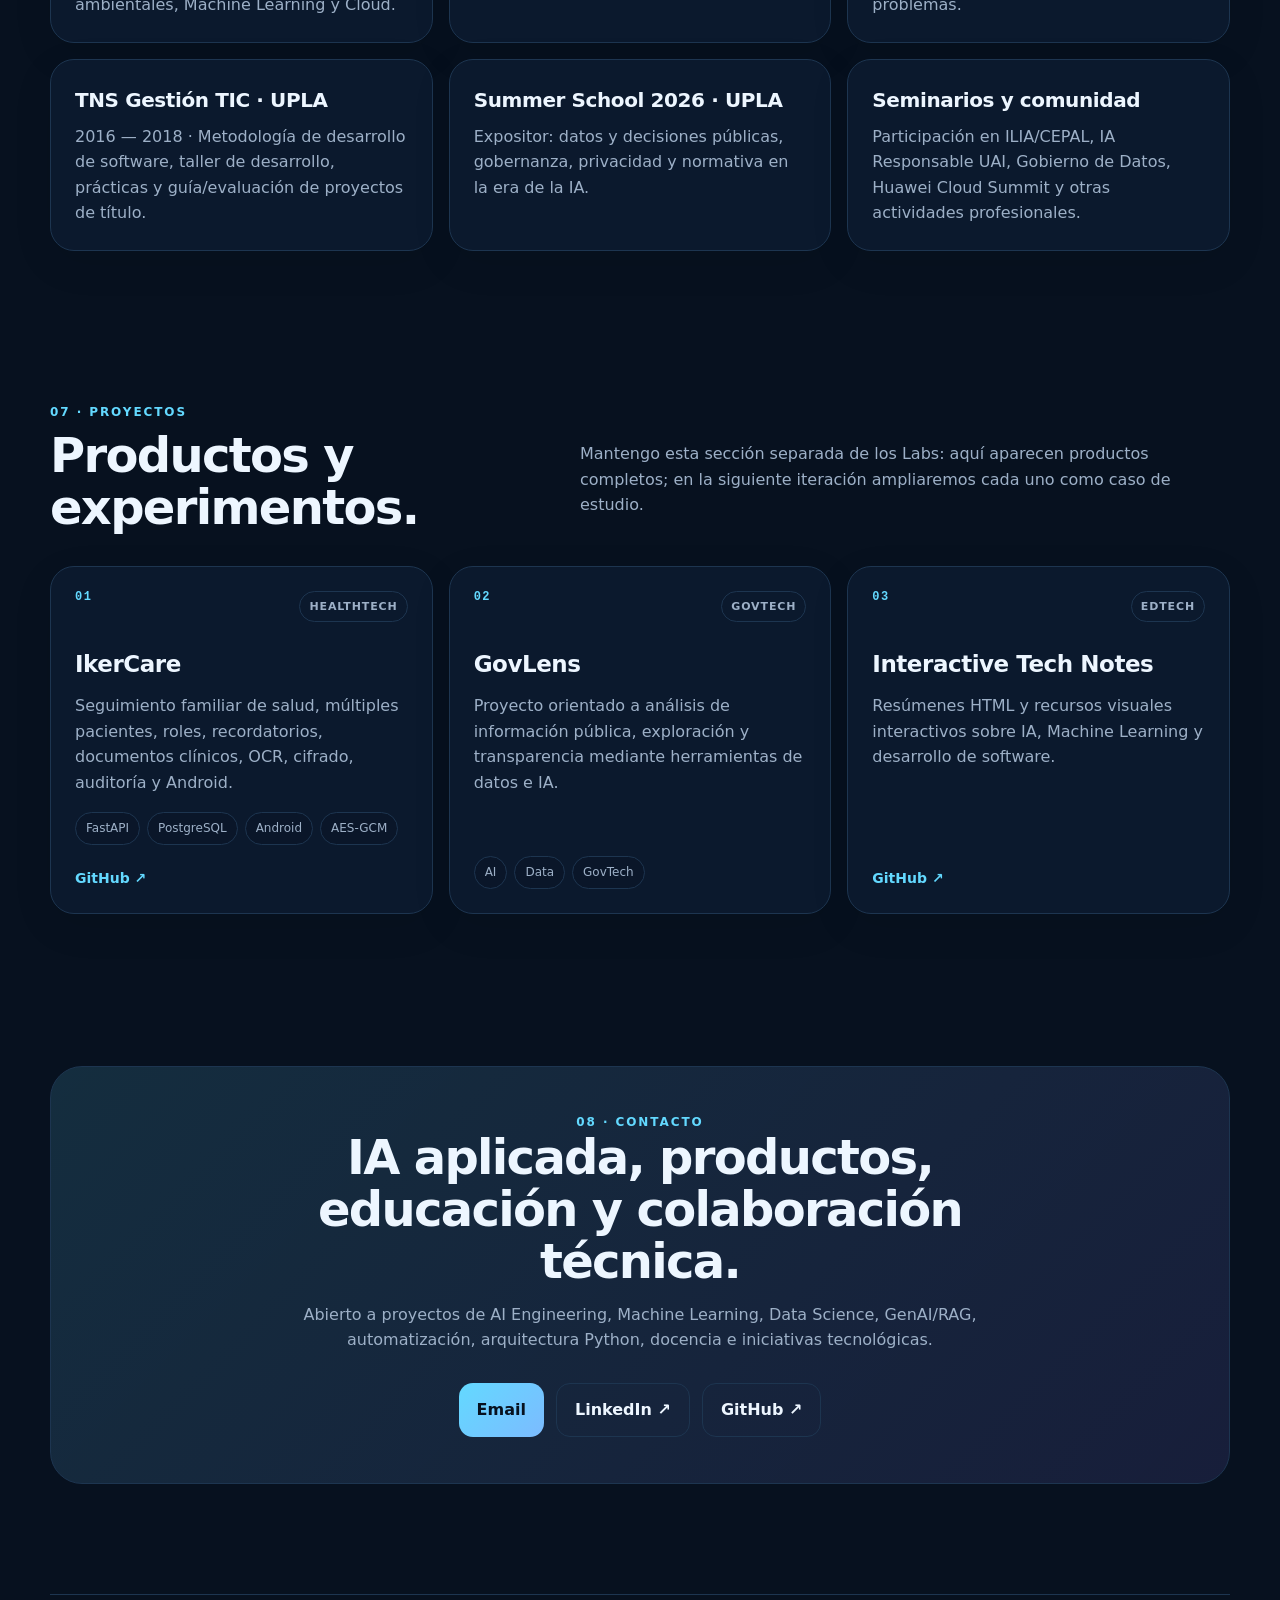
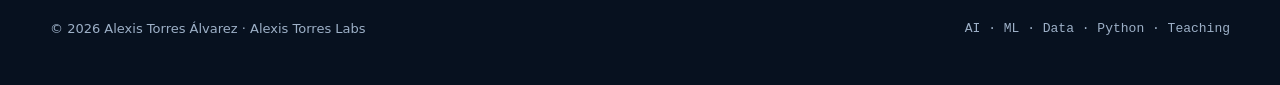
==== commit 4459e59e: "Expand Spanish portfolio with verified experience, education, certifications and open labs" ====
--- a/index.html
+++ b/index.html
@@ -2,58 +2,81 @@
 <html lang="es" data-theme="dark">
 <head>
 <meta charset="utf-8"><meta name="viewport" content="width=device-width,initial-scale=1"><meta name="theme-color" content="#07111f">
-<title>Alexis Torres Álvarez | Machine Learning, IA, Python & MLOps</title>
-<meta name="description" content="Portfolio de Alexis Torres Álvarez: Machine Learning Engineer y desarrollador Python. IA, LLMs, RAG, MLOps, Big Data, docencia, formación y proyectos.">
+<title>Alexis Torres Álvarez | IA, Machine Learning, Data Science & Python</title>
+<meta name="description" content="Portfolio de Alexis Torres Álvarez: Senior AI / Machine Learning Engineer, Python, GenAI, LLMs, RAG, Data Science, MLOps, docencia, formación y laboratorios reproducibles en Colab.">
 <link rel="canonical" href="https://www.alexistorreslabs.com/"><link rel="alternate" hreflang="es" href="https://www.alexistorreslabs.com/"><link rel="alternate" hreflang="en" href="https://www.alexistorreslabs.com/en/">
-<link rel="manifest" href="/site.webmanifest"><link rel="stylesheet" href="/assets/styles.css">
-<meta property="og:type" content="website"><meta property="og:title" content="Alexis Torres Labs"><meta property="og:description" content="IA, Machine Learning, Python, MLOps, docencia y proyectos aplicados."><meta property="og:url" content="https://www.alexistorreslabs.com/">
-<script type="application/ld+json">{"@context":"https://schema.org","@type":"Person","name":"Alexis Torres Álvarez","url":"https://www.alexistorreslabs.com/","image":"https://avatars.githubusercontent.com/u/14948789?v=4","jobTitle":"Machine Learning Engineer","sameAs":["https://github.com/AlexisTorrresA","https://www.linkedin.com/in/alexis-torres87/"]}</script>
+<link rel="manifest" href="/site.webmanifest"><link rel="stylesheet" href="/assets/styles.css"><link rel="stylesheet" href="/assets/v2.css">
+<meta property="og:type" content="website"><meta property="og:title" content="Alexis Torres Labs"><meta property="og:description" content="IA, Machine Learning, Data Science, Python, MLOps, docencia y laboratorios abiertos."><meta property="og:url" content="https://www.alexistorreslabs.com/">
+<script type="application/ld+json">{"@context":"https://schema.org","@type":"Person","name":"Alexis Torres Álvarez","url":"https://www.alexistorreslabs.com/","image":"https://avatars.githubusercontent.com/u/14948789?v=4","jobTitle":"Senior AI / Machine Learning Engineer","sameAs":["https://github.com/AlexisTorrresA","https://www.linkedin.com/in/alexis-torres87/"]}</script>
 </head>
 <body>
-<nav class="nav"><div class="shell nav-inner"><a class="brand" href="#inicio"><span class="brand-mark">AT</span><span>Alexis Torres Labs</span></a><div class="nav-links"><a href="#perfil">Perfil</a><a href="#experiencia">Experiencia</a><a href="#formacion">Formación</a><a href="#docencia">Docencia</a><a href="#proyectos">Proyectos</a><a href="#contacto">Contacto</a></div><div class="nav-actions"><a class="lang-btn" href="/en/">EN</a><button class="icon-btn" data-theme-toggle aria-label="Cambiar tema">☀</button></div></div></nav>
+<nav class="nav"><div class="shell nav-inner"><a class="brand" href="#inicio"><span class="brand-mark">AT</span><span>Alexis Torres Labs</span></a><div class="nav-links"><a href="#experiencia">Experiencia</a><a href="#formacion">Formación</a><a href="#labs">Labs</a><a href="#docencia">Docencia</a><a href="#proyectos">Proyectos</a><a href="#contacto">Contacto</a></div><div class="nav-actions"><a class="lang-btn" href="/en/">EN</a><button class="icon-btn" data-theme-toggle aria-label="Cambiar tema">☀</button></div></div></nav>
 <main id="inicio">
-<section class="hero"><div class="shell hero-grid"><div class="reveal"><div class="eyebrow"><span class="dot"></span>Machine Learning · AI Engineering · Python</div><h1>Construyo sistemas de <span class="gradient">IA que llegan a producción.</span></h1><p class="lead">Soy Alexis Torres Álvarez, Machine Learning Engineer y desarrollador Python. Combino ingeniería de software, ciencia de datos, IA, automatización, MLOps y docencia para convertir problemas complejos en soluciones útiles y desplegables.</p><div class="hero-actions"><a class="btn primary" href="#proyectos">Ver proyectos ↓</a><a class="btn" href="https://www.linkedin.com/in/alexis-torres87/" target="_blank" rel="noopener">LinkedIn ↗</a><a class="btn" href="https://github.com/AlexisTorrresA" target="_blank" rel="noopener">GitHub ↗</a></div><div class="metrics"><div class="metric"><strong>12+</strong><span>años en software y tecnología</span></div><div class="metric"><strong>6+</strong><span>años trabajando con ML/IA</span></div><div class="metric"><strong>Python</strong><span>backend, datos y automatización</span></div><div class="metric"><strong>AI + Data</strong><span>de la idea al despliegue</span></div></div></div><aside class="profile-card reveal"><img class="portrait" src="https://avatars.githubusercontent.com/u/14948789?v=4" alt="Alexis Torres Álvarez"><h3 style="font-size:25px;margin:18px 0 4px">Alexis Torres Álvarez</h3><p style="color:var(--muted);margin:0">Valparaíso, Chile · Español / English</p><div class="code-window"><span class="k">const</span> alexis = {<br>&nbsp;focus: [<span class="s">"Machine Learning"</span>, <span class="s">"GenAI"</span>, <span class="s">"MLOps"</span>],<br>&nbsp;stack: [<span class="s">"Python"</span>, <span class="s">"FastAPI"</span>, <span class="s">"Docker"</span>],<br>&nbsp;interests: [<span class="s">"AI"</span>, <span class="s">"Quantum"</span>, <span class="s">"Products"</span>],<br>&nbsp;buildsThings: <span class="p">true</span><br>};</div></aside></div></section>
-<section id="perfil" class="section"><div class="shell"><div class="section-head reveal"><div><div class="section-kicker">01 · Perfil</div><h2>Ingeniería, datos e inteligencia artificial.</h2></div><p class="section-intro">Mi experiencia cruza desarrollo de software, backend, plataformas de datos, modelos predictivos, automatización e infraestructura. Me interesa la IA como un sistema completo: datos, modelo, API, despliegue, evaluación y operación.</p></div><div class="grid grid-3">
-<div class="card skill-card reveal"><div class="skill-icon">AI</div><h3>Machine Learning & Deep Learning</h3><p>Modelos supervisados y no supervisados, evaluación, feature engineering, redes neuronales, NLP y visión computacional.</p><div class="tags"><span class="tag">Scikit-learn</span><span class="tag">PyTorch</span><span class="tag">TensorFlow</span><span class="tag">NLP</span><span class="tag">Computer Vision</span></div></div>
-<div class="card skill-card reveal"><div class="skill-icon">LLM</div><h3>Generative AI, LLMs & RAG</h3><p>Asistentes, embeddings, recuperación aumentada, agentes, búsqueda semántica y aplicaciones basadas en modelos generativos.</p><div class="tags"><span class="tag">LLMs</span><span class="tag">RAG</span><span class="tag">Embeddings</span><span class="tag">Agents</span><span class="tag">pgvector</span></div></div>
-<div class="card skill-card reveal"><div class="skill-icon">DE</div><h3>Data Engineering & Big Data</h3><p>Procesamiento de datos, pipelines ETL/ELT, SQL y procesamiento distribuido para analítica y Machine Learning.</p><div class="tags"><span class="tag">Spark</span><span class="tag">Dask</span><span class="tag">Pandas</span><span class="tag">Airflow</span><span class="tag">SQL</span></div></div>
-<div class="card skill-card reveal"><div class="skill-icon">API</div><h3>Backend & APIs</h3><p>Servicios Python, APIs REST, integración de modelos, bases de datos y aplicaciones orientadas a producción.</p><div class="tags"><span class="tag">Python</span><span class="tag">FastAPI</span><span class="tag">Django</span><span class="tag">PostgreSQL</span><span class="tag">Oracle</span></div></div>
-<div class="card skill-card reveal"><div class="skill-icon">OPS</div><h3>MLOps, Cloud & DevOps</h3><p>Contenedores, CI/CD, despliegues automatizados y operación de servicios y modelos.</p><div class="tags"><span class="tag">Docker</span><span class="tag">Kubernetes</span><span class="tag">GitHub Actions</span><span class="tag">Jenkins</span><span class="tag">MLflow</span></div></div>
-<div class="card skill-card reveal"><div class="skill-icon">RAI</div><h3>Gobernanza & Responsible AI</h3><p>Privacidad, calidad de datos, trazabilidad, cumplimiento y análisis responsable del uso de IA.</p><div class="tags"><span class="tag">Responsible AI</span><span class="tag">Governance</span><span class="tag">Privacy</span><span class="tag">Compliance</span></div></div>
+<section class="hero"><div class="shell hero-grid"><div class="reveal"><div class="eyebrow"><span class="dot"></span>Senior AI · Machine Learning · Python · Data Science</div><h1>Construyo sistemas de <span class="gradient">IA y datos con impacto real.</span></h1><p class="lead">Soy Alexis Torres Álvarez, ingeniero de Machine Learning, desarrollador Python y profesional de IA con más de 12 años en tecnología. Mi experiencia combina sector público, educación superior y empresas privadas, desde ingeniería de software hasta ML, GenAI, RAG, visión, NLP, automatización y MLOps.</p><div class="hero-actions"><a class="btn primary" href="#labs">Explorar Labs ↓</a><a class="btn" href="https://www.linkedin.com/in/alexis-torres87/" target="_blank" rel="noopener">LinkedIn ↗</a><a class="btn" href="https://github.com/AlexisTorrresA" target="_blank" rel="noopener">GitHub ↗</a></div><div class="metrics"><div class="metric"><strong>12+</strong><span>años en TI e ingeniería de software</span></div><div class="metric"><strong>6+</strong><span>años en ML / IA aplicada</span></div><div class="metric"><strong>100+</strong><span>automatizaciones y procesos Python</span></div><div class="metric"><strong>3</strong><span>rutas abiertas de Labs: ML, IA y Quantum</span></div></div></div><aside class="profile-card reveal"><img class="portrait" src="https://avatars.githubusercontent.com/u/14948789?v=4" alt="Alexis Torres Álvarez"><h3 style="font-size:25px;margin:18px 0 4px">Alexis Torres Álvarez</h3><p style="color:var(--muted);margin:0">Valparaíso, Chile · Español / English</p><div class="code-window"><span class="k">focus</span> = [<span class="s">"Machine Learning"</span>, <span class="s">"GenAI"</span>, <span class="s">"RAG"</span>]<br><span class="k">data</span> = [<span class="s">"Spark"</span>, <span class="s">"Dask"</span>, <span class="s">"Databricks"</span>]<br><span class="k">production</span> = [<span class="s">"FastAPI"</span>, <span class="s">"Docker"</span>, <span class="s">"Kubernetes"</span>]<br><span class="k">teach</span> = <span class="p">true</span><br><span class="k">build_labs</span> = <span class="p">true</span></div></aside></div></section>
+
+<section id="experiencia" class="section section-anchor"><div class="shell"><div class="section-head reveal"><div><div class="section-kicker">01 · Experiencia</div><h2>IA en gobierno, educación y sector privado.</h2></div><p class="section-intro">Mi carrera comenzó en desarrollo de software empresarial y evolucionó hacia datos, Machine Learning e IA en producción, manteniendo una base fuerte de backend e integración.</p></div>
+<div class="experience-lanes">
+<div class="lane reveal"><div class="lane-label">Gobierno · 2020 — actualidad</div><h3>Ministerio de Desarrollo Social y Familia</h3><ul><li>Machine Learning Engineer / Python & GenAI Developer.</li><li>Más de 100 automatizaciones y servicios Python con prácticas de CI/CD.</li><li>ETL y pipelines sobre grandes volúmenes de datos, incluyendo entornos distribuidos y Databricks.</li><li>NLP para clasificación y extracción de información; visión por computador; modelos predictivos.</li><li>Asistente interno GenAI con RAG, base vectorial y orquestación de flujos.</li><li>FastAPI, Spark, Dask, Pandas, PyTorch, Transformers/BERT, ResNet50, Oracle, Docker, Kubernetes, Azure/Huawei Cloud, n8n y Flowise.</li><li>Experiencia aplicada en gobernanza de datos, privacidad, evaluación de impacto algorítmico, trazabilidad y mitigación de sesgos.</li><li>Participación institucional en trabajo interministerial relacionado con la Política Nacional de IA.</li></ul></div>
+<div class="lane reveal"><div class="lane-label">Educación superior · 2014 — 2020 + docencia</div><h3>Universidad de Playa Ancha</h3><ul><li>Ingeniería de software, analítica y sistemas institucionales.</li><li>Liderazgo de SIMES-R para monitoreo y detección temprana de riesgo estudiantil.</li><li>Modelo predictivo de deserción académica para apoyar intervención temprana.</li><li>Integración de sistemas, REST APIs, SQL Server/MySQL y aplicaciones web/escritorio.</li><li>Docencia posterior en programación, desarrollo de software y ciencia de datos.</li><li>Clases en 2026 en el Magíster en Ciencia de Datos y Medio Ambiente, en análisis de datos ambientales con ML y Cloud.</li></ul></div>
+<div class="lane reveal"><div class="lane-label">Sector privado · 2012 — 2014</div><h3>Artie Consultores & Blue Byte Technologies</h3><ul><li>Desarrollo de sistemas estadísticos, financieros y de back-office.</li><li>Integraciones SAP, SOAP/REST y servicios XML.</li><li>Kioscos de RR.HH. con firma digital y validación biométrica.</li><li>Sistemas para casinos, hotelería, POS y gestión clínica.</li><li>Aplicaciones empresariales para CSAV e integración distribuida con IBM Message Broker.</li><li>Stack histórico: .NET, C#, ASP.NET, SQL Server, JavaScript, XML/ESQL, SVN y Team Foundation.</li></ul></div>
 </div></div></section>
-<section id="experiencia" class="section"><div class="shell"><div class="section-head reveal"><div><div class="section-kicker">02 · Experiencia profesional</div><h2>Más de una década construyendo tecnología.</h2></div></div><div class="timeline reveal">
-<div class="timeline-item"><h3>Machine Learning Engineer / Python · Ministerio de Desarrollo Social y Familia</h3><div class="timeline-meta">Subsecretaría de Evaluación Social · 2020 — Actualidad</div><ul><li>Diseño y desarrollo de soluciones de Machine Learning e Inteligencia Artificial.</li><li>Trabajo con datos estructurados, texto e imágenes para modelos predictivos y analítica.</li><li>Desarrollo de backend, APIs y automatizaciones para integrar modelos y procesos.</li><li>Procesamiento de datos con Python, Pandas, Dask y Spark, además de trabajo con Oracle PL/SQL.</li><li>Uso de Docker, CI/CD, Kubernetes, Airflow y herramientas cloud dentro del ciclo de vida de soluciones de datos.</li><li>Trabajo multidisciplinario con perfiles técnicos y especialistas de negocio.</li></ul></div>
-<div class="timeline-item"><h3>Ingeniería de Software y Datos · Universidad de Playa Ancha</h3><div class="timeline-meta">2014 — 2020</div><ul><li>Desarrollo y mantención de sistemas institucionales.</li><li>Automatización y optimización de procesos universitarios.</li><li>Integración y análisis de datos para apoyar procesos académicos y de gestión.</li><li>Participación en iniciativas de analítica y predicción de deserción estudiantil.</li><li>Trabajo con tecnologías web, bases de datos, Python y herramientas de procesamiento de información.</li></ul></div>
+
+<section id="perfil" class="section"><div class="shell"><div class="section-head reveal"><div><div class="section-kicker">02 · Áreas técnicas</div><h2>De datos y algoritmos a productos de IA.</h2></div></div><div class="grid grid-3">
+<div class="card skill-card reveal"><div class="skill-icon">ML</div><h3>Machine Learning</h3><p>Regresión, clasificación, árboles, ensembles, SVM, KNN, Naive Bayes, clustering, reducción dimensional, series temporales y anomalías.</p><div class="tags"><span class="tag">scikit-learn</span><span class="tag">Statsmodels</span><span class="tag">MLflow</span></div></div>
+<div class="card skill-card reveal"><div class="skill-icon">DL</div><h3>Deep Learning</h3><p>MLP, CNN, RNN, seq2seq, atención, Transformers, transferencia de aprendizaje y modelos generativos.</p><div class="tags"><span class="tag">PyTorch</span><span class="tag">TensorFlow</span><span class="tag">Keras</span></div></div>
+<div class="card skill-card reveal"><div class="skill-icon">NLP</div><h3>NLP, LLMs & RAG</h3><p>Clasificación de texto, BERT/Transformers, embeddings, búsqueda vectorial, agentes y retrieval augmented generation.</p><div class="tags"><span class="tag">BERT</span><span class="tag">LLM</span><span class="tag">RAG</span><span class="tag">pgvector</span></div></div>
+<div class="card skill-card reveal"><div class="skill-icon">CV</div><h3>Imagen, video y visión</h3><p>Clasificación de imágenes, ResNet, CNN, transfer learning, video, tracking y análisis multimodal.</p><div class="tags"><span class="tag">ResNet50</span><span class="tag">OpenCV</span><span class="tag">Vision</span></div></div>
+<div class="card skill-card reveal"><div class="skill-icon">DE</div><h3>Data Engineering</h3><p>ETL/ELT, grandes volúmenes, procesamiento distribuido, SQL, Spark, Dask, Databricks y analítica.</p><div class="tags"><span class="tag">Spark</span><span class="tag">Dask</span><span class="tag">Databricks</span><span class="tag">Oracle</span></div></div>
+<div class="card skill-card reveal"><div class="skill-icon">OPS</div><h3>AI Engineering & MLOps</h3><p>APIs, microservicios, contenedores, CI/CD, Kubernetes, cloud, evaluación, monitoreo y automatización.</p><div class="tags"><span class="tag">FastAPI</span><span class="tag">Docker</span><span class="tag">Kubernetes</span><span class="tag">Azure</span></div></div>
 </div></div></section>
-<section id="formacion" class="section"><div class="shell"><div class="section-head reveal"><div><div class="section-kicker">03 · Formación</div><h2>No solo el título: también los temas estudiados.</h2></div><p class="section-intro">Esta sección resume las áreas que he ido incorporando mediante magísteres, diplomados y certificaciones.</p></div><div class="grid grid-2">
-<div class="card edu-card reveal"><div class="edu-top"><div><h3>Máster en Computación Cuántica</h3><div class="edu-school">Universidad Internacional de La Rioja (UNIR)</div></div><div class="edu-year">Desde 2025</div></div><p>Formación orientada a fundamentos matemáticos, información cuántica, algoritmos y programación cuántica.</p><details><summary>Temas que estoy desarrollando</summary><ul><li>Álgebra lineal para computación cuántica</li><li>Qubits, estados, medición y esfera de Bloch</li><li>Producto tensorial y sistemas multi-qubit</li><li>Puertas y circuitos cuánticos</li><li>Algoritmos cuánticos y simulación</li><li>Programación con Python y Qiskit</li></ul></details></div>
-<div class="card edu-card reveal"><div class="edu-top"><div><h3>Diplomado en Big Data & Machine Learning</h3><div class="edu-school">Pontificia Universidad Católica de Chile</div></div><div class="edu-year">2022 — 2023</div></div><p>Procesamiento de grandes volúmenes de datos y construcción de modelos de aprendizaje automático.</p><details><summary>Temas estudiados</summary><ul><li>Arquitecturas Big Data</li><li>Hadoop, HDFS, YARN y MapReduce</li><li>Apache Spark y Spark SQL</li><li>Preparación y procesamiento de datos</li><li>Regresión y clasificación</li><li>Árboles de decisión y Random Forest</li><li>Clustering y aprendizaje no supervisado</li><li>Reducción de dimensionalidad y autoencoders</li></ul></details></div>
-<div class="card edu-card reveal"><div class="edu-top"><div><h3>Diplomado en Inteligencia Artificial</h3><div class="edu-school">Pontificia Universidad Católica de Chile</div></div><div class="edu-year">2021 — 2022</div></div><p>Fundamentos y aplicaciones de inteligencia artificial y redes neuronales.</p><details><summary>Temas estudiados</summary><ul><li>Machine Learning y fundamentos de IA</li><li>Redes neuronales profundas</li><li>CNN para visión computacional</li><li>RNN y modelamiento secuencial</li><li>Arquitecturas sequence-to-sequence</li><li>Aplicaciones de Deep Learning</li></ul></details></div>
-<div class="card edu-card reveal"><div class="edu-top"><div><h3>Magíster en Tecnologías de la Información</h3><div class="edu-school">Universidad Técnica Federico Santa María</div></div><div class="edu-year">2018 — 2020</div></div><p>Formación transversal en sistemas de información, gestión, datos y arquitectura tecnológica.</p><details><summary>Áreas trabajadas</summary><ul><li>Business Intelligence</li><li>Data Warehousing y OLAP</li><li>Minería y análisis de datos</li><li>Ingeniería de software y UML</li><li>Gestión de procesos BPM/BPMN</li><li>Seguridad y redes</li><li>Gestión de proyectos TI</li><li>Arquitectura y sistemas empresariales</li></ul></details></div>
+
+<section id="formacion" class="section section-anchor"><div class="shell"><div class="section-head reveal"><div><div class="section-kicker">03 · Formación académica</div><h2>Programas formales y contenidos trabajados.</h2></div><p class="section-intro">La descripción combina mi trayectoria documentada con los planes y áreas oficiales de las instituciones. En el caso del MTI, los temas listados corresponden al periodo que cursé (2018–2020).</p></div><div class="grid grid-2">
+<div class="course-block reveal"><h3>Máster Universitario en Inteligencia Artificial</h3><div class="meta">UNIR · España · 2026 — 2027 · En curso</div><p class="subtle">Mi formación formal actual de posgrado es Inteligencia Artificial. Computación cuántica queda como línea personal de estudio y Labs, no como título en curso.</p><details open><summary>Asignaturas y áreas</summary><ul><li>Investigación y Gestión de Proyectos en Inteligencia Artificial.</li><li>Procesamiento del Lenguaje Natural.</li><li>Visión Artificial.</li><li>Técnicas de Aprendizaje Automático.</li><li>Razonamiento y Planificación Automática.</li><li>Redes Neuronales y Aprendizaje Profundo.</li><li>Aprendizaje Automático no Supervisado.</li><li>Optativa / Computación en la Nube dirigida a IA y Trabajo Fin de Máster.</li><li>Herramientas y entornos: Python, TensorFlow, scikit-learn, NLTK, Jupyter/Colab, STRIPS/PDDL, Azure y AWS.</li></ul></details><a class="source-link" href="https://www.unir.net/ingenieria/master-inteligencia-artificial/" target="_blank" rel="noopener">Plan oficial UNIR ↗</a></div>
+<div class="course-block reveal"><h3>Diplomado en Inteligencia Artificial</h3><div class="meta">Pontificia Universidad Católica de Chile · 2021 — 2022</div><details open><summary>Temas trabajados</summary><ul><li>Redes neuronales convolucionales y arquitecturas CNN.</li><li>Redes recurrentes, modelos secuencia-a-secuencia y mecanismos de atención.</li><li>Transformers y redes relacionales.</li><li>Funciones de activación, pérdidas, regularización, optimización, dropout y batch normalization.</li><li>Transfer learning y data augmentation.</li><li>Reconocimiento visual, modelos preentrenados y procesamiento de lenguaje natural.</li><li>Redes de grafos, aprendizaje por refuerzo, imitación e inverse RL.</li><li>Modelos generativos adversariales, recomendación, aprendizaje incremental, auto-supervisión y meta-learning.</li><li>Análisis de video, tracking, reconocimiento de audio y voz, audio+video y deepfakes.</li><li>Privacidad, sesgo, ética y responsabilidad.</li></ul></details><a class="source-link" href="https://educacioncontinua.uc.cl/programas/diplomado-en-inteligencia-artificial/" target="_blank" rel="noopener">Programa oficial UC ↗</a></div>
+<div class="course-block reveal"><h3>Diplomado en Big Data & Machine Learning</h3><div class="meta">Pontificia Universidad Católica de Chile · 2022 — 2023</div><details open><summary>Temas trabajados</summary><ul><li>Big Data, Hadoop, HDFS, YARN, MapReduce y herramientas del ecosistema.</li><li>Spark, RDDs, aplicaciones distribuidas y Spark SQL.</li><li>Python para Data Science: preparación, imputación, transformación y visualización.</li><li>Regresión lineal, polinomial, penalizada y logística.</li><li>Naive Bayes, árboles, Random Forest, KNN y evaluación de clasificadores.</li><li>Redes neuronales básicas.</li><li>K-Means, clustering jerárquico, mezcla de gaussianas, evaluación de clusters y reducción dimensional.</li><li>Aplicaciones sobre datos estructurados, texto, audio y video; aprendizaje supervisado, no supervisado y reforzado.</li></ul></details><a class="source-link" href="https://educacioncontinua.uc.cl/programas/diplomado-en-big-data-y-machine-learning/" target="_blank" rel="noopener">Programa oficial UC ↗</a></div>
+<div class="course-block reveal"><h3>Magíster en Tecnologías de la Información</h3><div class="meta">Universidad Técnica Federico Santa María · 2018 — 2020 · Beca sector público ANID/CONICYT</div><details open><summary>Temas del periodo cursado</summary><ul><li>Sistemas de información empresariales y procesos de negocio.</li><li>Decision Support Systems, Business Intelligence y toma de decisiones.</li><li>UML, análisis/diseño y modelos de desarrollo: cascada, iterativo, RUP, XP, AUP y Scrum.</li><li>Calidad de procesos de software.</li><li>Redes, seguridad, SDN y OpenFlow.</li><li>Gestión de proyectos, liderazgo, motivación y gestión del cambio bajo PMBOK.</li><li>BPM y BPMN.</li><li>Análisis de datos, Data Warehousing, OLAP, minería de datos y modelos predictivos.</li><li>Web semántica y representación de datos: XML, JSON y RDF.</li></ul></details><a class="source-link" href="https://informatica.usm.cl/" target="_blank" rel="noopener">Departamento de Informática USM ↗</a></div>
+<div class="course-block reveal"><h3>Ingeniería en Informática</h3><div class="meta">Universidad de Playa Ancha · 2008 — 2013</div><p class="subtle">Base profesional en ingeniería de software, algoritmos, programación, bases de datos, arquitectura de sistemas y tecnologías de información.</p></div>
 </div></div></section>
-<section id="docencia" class="section"><div class="shell"><div class="section-head reveal"><div><div class="section-kicker">04 · Docencia y divulgación</div><h2>Aprender también significa enseñar.</h2></div><p class="section-intro">He complementado la experiencia profesional con docencia y actividades educativas en programación, datos e inteligencia artificial.</p></div><div class="grid grid-3">
-<div class="card reveal"><h3>Programación</h3><p>Clases y acompañamiento en programación estructurada, resolución de problemas, algoritmos y desarrollo de software.</p><div class="tags"><span class="tag">C++</span><span class="tag">Python</span><span class="tag">Algorithms</span></div></div>
-<div class="card reveal"><h3>Datos y automatización</h3><p>Contenidos de procesamiento de datos, Excel avanzado, automatización y Python aplicado.</p><div class="tags"><span class="tag">Python</span><span class="tag">VBA</span><span class="tag">Data Processing</span></div></div>
-<div class="card reveal"><h3>IA, gobernanza y privacidad</h3><p>Participación docente y charlas sobre inteligencia artificial, gobierno de datos, privacidad, normativa y uso responsable de tecnologías emergentes.</p><div class="tags"><span class="tag">AI</span><span class="tag">Governance</span><span class="tag">Privacy</span></div></div>
-<div class="card reveal"><h3>Magíster en Ciencia de Datos y Medio Ambiente · UPLA</h3><p>Participación docente vinculada a ciencia de datos, tecnología e inteligencia artificial aplicada.</p><div class="tags"><span class="tag">Data Science</span><span class="tag">Teaching</span></div></div>
-<div class="card reveal"><h3>Formación técnica</h3><p>Experiencia guiando talleres de desarrollo, metodología de software, prácticas y proyectos de estudiantes.</p><div class="tags"><span class="tag">Software Engineering</span><span class="tag">Mentoring</span></div></div>
-<div class="card reveal"><h3>Aprendizaje continuo</h3><p>Creo notebooks, recursos interactivos, repositorios técnicos y experimentos para convertir temas complejos en conocimiento reproducible.</p><div class="tags"><span class="tag">Notebooks</span><span class="tag">GitHub</span><span class="tag">Learning</span></div></div>
+
+<section id="certificaciones" class="section"><div class="shell"><div class="section-head reveal"><div><div class="section-kicker">04 · Cursos y certificaciones</div><h2>Formación continua.</h2></div></div><div class="cert-grid">
+<div class="cert reveal"><strong>Microsoft Certified: Azure Fundamentals (AZ-900)</strong><span>Microsoft · 2026 · Cloud concepts, Azure architecture/services, management & governance.</span></div>
+<div class="cert reveal"><strong>Continuing Education Certificate in Leadership</strong><span>MIU / City University Miami · 2025 · 45 h.</span></div>
+<div class="cert reveal"><strong>IA para el Trabajo: Fundamentos, herramientas y buenas prácticas</strong><span>FEN · Universidad de Chile · 2025 · 16 h.</span></div>
+<div class="cert reveal"><strong>Diseño de Servicios y Experiencia Usuaria</strong><span>FEN · Universidad de Chile · 2025 · 16 h.</span></div>
+<div class="cert reveal"><strong>Fundamentos para la Implementación de Metodología DevOps</strong><span>DUOC-UC · 2024 · 16 h.</span></div>
+<div class="cert reveal"><strong>Capacitación Aplicada de Género</strong><span>ODEGI · 2024 · 16 h.</span></div>
+<div class="cert reveal"><strong>Gestión Colaborativa para Equipos</strong><span>Target DDI · 2022 · 36 h.</span></div>
+<div class="cert reveal"><strong>Herramientas de programación en Python para procesamiento de datos</strong><span>Pontificia Universidad Católica de Chile · 2020 · 30 h.</span></div>
+<div class="cert reveal"><strong>English Language Course</strong><span>British Council English · 2023 — 2024 · 98 h.</span></div>
+<div class="cert reveal"><strong>English Lessons with Tutors</strong><span>Preply · 2023 · 28 h.</span></div>
+<div class="cert reveal"><strong>English A2</strong><span>ECLASS · 2017 · 180 h.</span></div>
+<div class="cert reveal"><strong>English A1</strong><span>ECLASS · 2016 · 180 h.</span></div>
+</div><p class="callout reveal" style="margin-top:16px"><strong>Reconocimiento académico:</strong> beca CONICYT/ANID para Magíster de Funcionarios del Sector Público, asociada al Magíster en Tecnologías de la Información.</p></div></section>
+
+<section id="labs" class="section section-anchor"><div class="shell"><div class="section-head reveal"><div><div class="section-kicker">05 · Open Labs</div><h2>Aprender construyendo, en orden creciente.</h2></div><p class="section-intro">Cada ruta contiene notebooks ejecutables en Google Colab, ejercicios y una progresión histórica/conceptual. Los repositorios son públicos y están pensados como portfolio técnico y material educativo.</p></div>
+<div class="lab-track reveal"><div class="lab-track-head"><div><h3>Machine Learning & Data Science</h3><p>Desde baselines y regresión hasta ensembles, no supervisado, redes, series temporales y MLOps.</p></div><div class="lab-actions"><a class="pill-link" href="https://github.com/AlexisTorrresA/ML" target="_blank">Repositorio ↗</a></div></div><div class="lab-links">
+<a class="lab-link" href="https://colab.research.google.com/github/AlexisTorrresA/ML/blob/main/00_historia_fundamentos_ml.ipynb" target="_blank"><span>00 · Historia y fundamentos</span><small>Colab ↗</small></a><a class="lab-link" href="https://colab.research.google.com/github/AlexisTorrresA/ML/blob/main/01_regresion_clasificacion.ipynb" target="_blank"><span>01 · Regresión y clasificación</span><small>Colab ↗</small></a><a class="lab-link" href="https://colab.research.google.com/github/AlexisTorrresA/ML/blob/main/02_arboles_ensembles.ipynb" target="_blank"><span>02 · Árboles y ensembles</span><small>Colab ↗</small></a><a class="lab-link" href="https://colab.research.google.com/github/AlexisTorrresA/ML/blob/main/03_svm_knn_naive_bayes.ipynb" target="_blank"><span>03 · SVM, KNN y Naive Bayes</span><small>Colab ↗</small></a><a class="lab-link" href="https://colab.research.google.com/github/AlexisTorrresA/ML/blob/main/04_clustering_reduccion.ipynb" target="_blank"><span>04 · Clustering y PCA</span><small>Colab ↗</small></a><a class="lab-link" href="https://colab.research.google.com/github/AlexisTorrresA/ML/blob/main/05_redes_neuronales.ipynb" target="_blank"><span>05 · Redes neuronales</span><small>Colab ↗</small></a><a class="lab-link" href="https://colab.research.google.com/github/AlexisTorrresA/ML/blob/main/06_series_tiempo_anomalias.ipynb" target="_blank"><span>06 · Series y anomalías</span><small>Colab ↗</small></a><a class="lab-link" href="https://colab.research.google.com/github/AlexisTorrresA/ML/blob/main/07_evaluacion_pipelines_mlops.ipynb" target="_blank"><span>07 · Evaluación, pipelines y MLOps</span><small>Colab ↗</small></a></div></div>
+<div class="lab-track reveal"><div class="lab-track-head"><div><h3>Inteligencia Artificial</h3><p>IA simbólica → deep learning → imagen/NLP/audio/video → planificación → LLM/RAG → refuerzo, grafos, multimodal y Responsible AI.</p></div><div class="lab-actions"><a class="pill-link" href="https://github.com/AlexisTorrresA/IA" target="_blank">Repositorio ↗</a></div></div><div class="lab-links">
+<a class="lab-link" href="https://colab.research.google.com/github/AlexisTorrresA/IA/blob/main/00_historia_busqueda_ia.ipynb" target="_blank"><span>00 · Historia, búsqueda y agentes</span><small>Colab ↗</small></a><a class="lab-link" href="https://colab.research.google.com/github/AlexisTorrresA/IA/blob/main/01_logica_sistemas_expertos.ipynb" target="_blank"><span>01 · Lógica y sistemas expertos</span><small>Colab ↗</small></a><a class="lab-link" href="https://colab.research.google.com/github/AlexisTorrresA/IA/blob/main/02_deep_learning.ipynb" target="_blank"><span>02 · Deep Learning</span><small>Colab ↗</small></a><a class="lab-link" href="https://colab.research.google.com/github/AlexisTorrresA/IA/blob/main/03_vision_imagen.ipynb" target="_blank"><span>03 · Visión e imagen</span><small>Colab ↗</small></a><a class="lab-link" href="https://colab.research.google.com/github/AlexisTorrresA/IA/blob/main/04_nlp_transformers.ipynb" target="_blank"><span>04 · NLP y Transformers</span><small>Colab ↗</small></a><a class="lab-link" href="https://colab.research.google.com/github/AlexisTorrresA/IA/blob/main/05_audio_voz.ipynb" target="_blank"><span>05 · Audio y voz</span><small>Colab ↗</small></a><a class="lab-link" href="https://colab.research.google.com/github/AlexisTorrresA/IA/blob/main/06_video_tracking.ipynb" target="_blank"><span>06 · Video y tracking</span><small>Colab ↗</small></a><a class="lab-link" href="https://colab.research.google.com/github/AlexisTorrresA/IA/blob/main/07_planificacion_razonamiento.ipynb" target="_blank"><span>07 · Razonamiento y planificación</span><small>Colab ↗</small></a><a class="lab-link" href="https://colab.research.google.com/github/AlexisTorrresA/IA/blob/main/08_llm_rag.ipynb" target="_blank"><span>08 · LLM, embeddings y RAG</span><small>Colab ↗</small></a><a class="lab-link" href="https://colab.research.google.com/github/AlexisTorrresA/IA/blob/main/09_refuerzo_grafos.ipynb" target="_blank"><span>09 · Refuerzo y grafos</span><small>Colab ↗</small></a><a class="lab-link" href="https://colab.research.google.com/github/AlexisTorrresA/IA/blob/main/10_genai_multimodal_responsible.ipynb" target="_blank"><span>10 · GenAI multimodal y Responsible AI</span><small>Colab ↗</small></a></div></div>
+<div class="lab-track reveal"><div class="lab-track-head"><div><h3>Quantum Computing</h3><p>Línea personal de estudio: matemática, qubits, circuitos, entrelazamiento, protocolos, algoritmos, NISQ, ruido y Quantum ML. No se presenta como máster en curso.</p></div><div class="lab-actions"><a class="pill-link" href="https://github.com/AlexisTorrresA/quantum_computer" target="_blank">Repositorio ↗</a></div></div><div class="lab-links">
+<a class="lab-link" href="https://colab.research.google.com/github/AlexisTorrresA/quantum_computer/blob/main/00_matematica_complejos.ipynb" target="_blank"><span>00 · Matemática y complejos</span><small>Colab ↗</small></a><a class="lab-link" href="https://colab.research.google.com/github/AlexisTorrresA/quantum_computer/blob/main/01_qubit_bloch_medicion.ipynb" target="_blank"><span>01 · Qubit, Bloch y medición</span><small>Colab ↗</small></a><a class="lab-link" href="https://colab.research.google.com/github/AlexisTorrresA/quantum_computer/blob/main/02_puertas_entrelazamiento.ipynb" target="_blank"><span>02 · Puertas y entrelazamiento</span><small>Colab ↗</small></a><a class="lab-link" href="https://colab.research.google.com/github/AlexisTorrresA/quantum_computer/blob/main/03_teleportacion.ipynb" target="_blank"><span>03 · Teleportación</span><small>Colab ↗</small></a><a class="lab-link" href="https://colab.research.google.com/github/AlexisTorrresA/quantum_computer/blob/main/04_deutsch_grover.ipynb" target="_blank"><span>04 · Deutsch–Jozsa y Grover</span><small>Colab ↗</small></a><a class="lab-link" href="https://colab.research.google.com/github/AlexisTorrresA/quantum_computer/blob/main/05_qft_shor_phase.ipynb" target="_blank"><span>05 · QFT, QPE y Shor</span><small>Colab ↗</small></a><a class="lab-link" href="https://colab.research.google.com/github/AlexisTorrresA/quantum_computer/blob/main/06_variacionales_qaoa_vqe.ipynb" target="_blank"><span>06 · VQE, QAOA e híbridos</span><small>Colab ↗</small></a><a class="lab-link" href="https://colab.research.google.com/github/AlexisTorrresA/quantum_computer/blob/main/07_ruido_correccion_qml.ipynb" target="_blank"><span>07 · Ruido, corrección y QML</span><small>Colab ↗</small></a></div></div>
+</div></section>
+
+<section id="docencia" class="section section-anchor"><div class="shell"><div class="section-head reveal"><div><div class="section-kicker">06 · Docencia y divulgación</div><h2>Experiencia educativa.</h2></div></div><div class="grid grid-3">
+<div class="card reveal"><h3>Magíster en Ciencia de Datos y Medio Ambiente · UPLA</h3><p>Docencia de postgrado en 2026 vinculada a análisis de datos ambientales, Machine Learning y Cloud.</p></div>
+<div class="card reveal"><h3>Ingeniería Comercial · UTFSM</h3><p>2022 · Procesamiento de datos, Excel avanzado, formularios, macros VBA y Python.</p></div>
+<div class="card reveal"><h3>Ingeniería Civil en Informática · UPLA</h3><p>2021 · Programación Estructurada en C++, algoritmos y resolución de problemas.</p></div>
+<div class="card reveal"><h3>TNS Gestión TIC · UPLA</h3><p>2016 — 2018 · Metodología de desarrollo de software, taller de desarrollo, prácticas y guía/evaluación de proyectos de título.</p></div>
+<div class="card reveal"><h3>Summer School 2026 · UPLA</h3><p>Expositor: datos y decisiones públicas, gobernanza, privacidad y normativa en la era de la IA.</p></div>
+<div class="card reveal"><h3>Seminarios y comunidad</h3><p>Participación en ILIA/CEPAL, IA Responsable UAI, Gobierno de Datos, Huawei Cloud Summit y otras actividades profesionales.</p></div>
 </div></div></section>
-<section id="proyectos" class="section"><div class="shell"><div class="section-head reveal"><div><div class="section-kicker">05 · Proyectos</div><h2>Productos, experimentos y repositorios.</h2></div><p class="section-intro">Proyectos personales, de laboratorio y para clientes donde combino producto, IA, automatización, backend y despliegue.</p></div><div class="grid grid-3">
-<article class="card project-card reveal"><div class="project-top"><span class="project-num">P01</span><span class="status">Repo público</span></div><h3>IkerCare 2.0</h3><p>Plataforma multiusuario y multipaciente para organización de cuidados, documentos y seguimiento. Incluye FastAPI, PostgreSQL, OCR, cifrado, roles, auditoría, resúmenes bilingües y Android.</p><div class="tags"><span class="tag">FastAPI</span><span class="tag">PostgreSQL</span><span class="tag">Security</span><span class="tag">Android</span></div><div class="project-links"><a href="https://github.com/AlexisTorrresA/ikercare_v2" target="_blank" rel="noopener">Repositorio ↗</a></div></article>
-<article class="card project-card reveal"><div class="project-top"><span class="project-num">P02</span><span class="status">Repo público</span></div><h3>Quantum Computing</h3><p>Notebooks bilingües y math-first sobre fundamentos de computación cuántica con NumPy y Qiskit.</p><div class="tags"><span class="tag">Qiskit</span><span class="tag">NumPy</span><span class="tag">Quantum</span></div><div class="project-links"><a href="https://github.com/AlexisTorrresA/alexis_quantum-computer" target="_blank" rel="noopener">Repositorio ↗</a></div></article>
-<article class="card project-card reveal"><div class="project-top"><span class="project-num">P03</span><span class="status">Repo público</span></div><h3>Interactive Tech Notes</h3><p>Recursos HTML interactivos y visuales para estudiar inteligencia artificial, Machine Learning y desarrollo de software.</p><div class="tags"><span class="tag">AI</span><span class="tag">ML</span><span class="tag">Learning</span></div><div class="project-links"><a href="https://github.com/AlexisTorrresA/interactive-tech-notes" target="_blank" rel="noopener">Repositorio ↗</a></div></article>
-<article class="card project-card reveal"><div class="project-top"><span class="project-num">P04</span><span class="status">Repo público</span></div><h3>Mapa mental interactivo</h3><p>Experimento de visualización y navegación de conocimiento mediante una experiencia web interactiva.</p><div class="tags"><span class="tag">Visualization</span><span class="tag">Knowledge</span><span class="tag">Web</span></div><div class="project-links"><a href="https://github.com/AlexisTorrresA/proyecto_mapa_mental_interactivo" target="_blank" rel="noopener">Repositorio ↗</a></div></article>
-<article class="card project-card reveal"><div class="project-top"><span class="project-num">P05</span><span class="status">Laboratorio</span></div><h3>GovLens</h3><p>Aplicación orientada al análisis y exploración de información pública, desplegada con infraestructura Docker y CI/CD.</p><div class="tags"><span class="tag">Data</span><span class="tag">AI</span><span class="tag">Docker</span><span class="tag">CI/CD</span></div><div class="project-links"><a href="https://govlens.apps.alexistorreslabs.com" target="_blank" rel="noopener">Demo ↗</a></div></article>
-<article class="card project-card reveal"><div class="project-top"><span class="project-num">P06</span><span class="status">En desarrollo</span></div><h3>Wallet AI</h3><p>Aplicación financiera con inteligencia artificial orientada a organizar análisis y decisiones de finanzas personales.</p><div class="tags"><span class="tag">FinTech</span><span class="tag">AI</span><span class="tag">Product</span></div></article>
-<article class="card project-card reveal"><div class="project-top"><span class="project-num">P07</span><span class="status">En desarrollo</span></div><h3>Roommates</h3><p>Plataforma para arriendo de habitaciones y compatibilidad entre personas mediante perfiles, matching y elementos de confianza.</p><div class="tags"><span class="tag">Marketplace</span><span class="tag">Matching</span><span class="tag">Web App</span></div></article>
-<article class="card project-card reveal"><div class="project-top"><span class="project-num">P08</span><span class="status">Cliente</span></div><h3>Top Nutritions</h3><p>Plataforma web/app para asesoría nutricional y deportiva con onboarding, panel, planes, pagos y automatización.</p><div class="tags"><span class="tag">Full Stack</span><span class="tag">Payments</span><span class="tag">Automation</span></div></article>
-<article class="card project-card reveal"><div class="project-top"><span class="project-num">P09</span><span class="status">Automatización</span></div><h3>Pipeline de contenido IA</h3><p>Experimentación con n8n, modelos generativos y herramientas multimedia para construir flujos de creación de contenido con aprobación humana.</p><div class="tags"><span class="tag">n8n</span><span class="tag">GenAI</span><span class="tag">Automation</span></div></article>
-</div><div style="text-align:center;margin-top:26px" class="reveal"><a class="btn" href="https://github.com/AlexisTorrresA?tab=repositories" target="_blank" rel="noopener">Ver repositorios en GitHub ↗</a></div></div></section>
-<section class="section"><div class="shell"><div class="lab reveal"><div><div class="section-kicker">06 · Alexis Torres Labs</div><h2>Mi laboratorio personal de ingeniería.</h2><p class="section-intro">Mantengo infraestructura propia para probar soluciones de IA, automatización, datos, backend y despliegue antes de convertir ideas en productos.</p></div><div class="lab-list"><div class="lab-item"><strong>Containers</strong><span>Docker / Compose</span></div><div class="lab-item"><strong>Data</strong><span>PostgreSQL / pgvector / Redis</span></div><div class="lab-item"><strong>AI local</strong><span>Ollama / modelos locales</span></div><div class="lab-item"><strong>Automation</strong><span>n8n / workflows</span></div><div class="lab-item"><strong>CI/CD</strong><span>GitHub Actions / auto deploy</span></div><div class="lab-item"><strong>Gateway</strong><span>Caddy / HTTPS / routing</span></div><div class="lab-item"><strong>APIs</strong><span>FastAPI / services</span></div><div class="lab-item"><strong>Infra</strong><span>Linux / self-hosting</span></div></div></div></div></section>
-<section class="section"><div class="shell"><div class="section-head reveal"><div><div class="section-kicker">07 · Certificaciones</div><h2>Formación continua.</h2></div></div><div class="grid grid-2"><div class="card award reveal"><div class="award-icon">AWS</div><div><h3>AWS Certified Cloud Practitioner</h3><p>Fundamentos de AWS Cloud, arquitectura, seguridad, costos y responsabilidad compartida.</p></div></div><div class="card award reveal"><div class="award-icon">MIU</div><div><h3>Leadership</h3><p>Formación complementaria en liderazgo y desarrollo profesional.</p></div></div><div class="card award reveal"><div class="award-icon">ANID</div><div><h3>Beca de Magíster para Funcionarios del Sector Público</h3><p>Apoyo a formación avanzada en tecnologías de la información.</p></div></div><div class="card award reveal"><div class="award-icon">∞</div><div><h3>Aprendizaje permanente</h3><p>Cursos y experimentación continua en IA, cloud, datos, software y computación cuántica.</p></div></div></div></div></section>
-<section id="contacto" class="section"><div class="shell"><div class="cta reveal"><div class="section-kicker">08 · Contacto</div><h2>¿Tienes un desafío de IA, datos, software o automatización?</h2><p>Estoy abierto a conversar sobre oportunidades profesionales, proyectos técnicos, docencia, investigación aplicada y colaboración.</p><div class="hero-actions" style="justify-content:center"><a class="btn primary" href="mailto:alexis.torres.alvarez@gmail.com">Escribirme por email</a><a class="btn" href="https://www.linkedin.com/in/alexis-torres87/" target="_blank" rel="noopener">LinkedIn ↗</a><a class="btn" href="https://github.com/AlexisTorrresA" target="_blank" rel="noopener">GitHub ↗</a></div></div></div></section>
-</main>
-<footer class="footer"><div class="shell footer-inner"><div>© <span data-year></span> Alexis Torres Álvarez · Alexis Torres Labs</div><div>Valparaíso, Chile · HTML, CSS y JavaScript.</div></div></footer>
-<script src="/assets/site.js"></script>
-</body></html>
+
+<section id="proyectos" class="section section-anchor"><div class="shell"><div class="section-head reveal"><div><div class="section-kicker">07 · Proyectos</div><h2>Productos y experimentos.</h2></div><p class="section-intro">Mantengo esta sección separada de los Labs: aquí aparecen productos completos; en la siguiente iteración ampliaremos cada uno como caso de estudio.</p></div><div class="grid grid-3">
+<article class="card project-card reveal"><div class="project-top"><span class="project-num">01</span><span class="status">HealthTech</span></div><h3>IkerCare</h3><p>Seguimiento familiar de salud, múltiples pacientes, roles, recordatorios, documentos clínicos, OCR, cifrado, auditoría y Android.</p><div class="tags"><span class="tag">FastAPI</span><span class="tag">PostgreSQL</span><span class="tag">Android</span><span class="tag">AES-GCM</span></div><div class="project-links"><a href="https://github.com/AlexisTorrresA/ikercare_v2" target="_blank">GitHub ↗</a></div></article>
+<article class="card project-card reveal"><div class="project-top"><span class="project-num">02</span><span class="status">GovTech</span></div><h3>GovLens</h3><p>Proyecto orientado a análisis de información pública, exploración y transparencia mediante herramientas de datos e IA.</p><div class="tags"><span class="tag">AI</span><span class="tag">Data</span><span class="tag">GovTech</span></div></article>
+<article class="card project-card reveal"><div class="project-top"><span class="project-num">03</span><span class="status">EdTech</span></div><h3>Interactive Tech Notes</h3><p>Resúmenes HTML y recursos visuales interactivos sobre IA, Machine Learning y desarrollo de software.</p><div class="project-links"><a href="https://github.com/AlexisTorrresA/interactive-tech-notes" target="_blank">GitHub ↗</a></div></article>
+</div></div></section>
+
+<section id="contacto" class="section section-anchor"><div class="shell"><div class="cta reveal"><div class="section-kicker">08 · Contacto</div><h2>IA aplicada, productos, educación y colaboración técnica.</h2><p>Abierto a proyectos de AI Engineering, Machine Learning, Data Science, GenAI/RAG, automatización, arquitectura Python, docencia e iniciativas tecnológicas.</p><div class="hero-actions" style="justify-content:center"><a class="btn primary" href="mailto:alexis.torres.alvarez@gmail.com">Email</a><a class="btn" href="https://www.linkedin.com/in/alexis-torres87/" target="_blank">LinkedIn ↗</a><a class="btn" href="https://github.com/AlexisTorrresA" target="_blank">GitHub ↗</a></div></div></div></section>
+</main><footer class="footer"><div class="shell footer-inner"><span>© 2026 Alexis Torres Álvarez · Alexis Torres Labs</span><span class="mono">AI · ML · Data · Python · Teaching</span></div></footer><script src="/assets/site.js"></script>
+</body></html>
--- a/assets/v2.css
+++ b/assets/v2.css
@@ -0,0 +1 @@
+.experience-lanes{display:grid;grid-template-columns:repeat(3,1fr);gap:16px}.lane{border:1px solid var(--line);background:var(--card);border-radius:var(--radius);padding:24px}.lane .lane-label{font-size:11px;font-weight:850;letter-spacing:.12em;text-transform:uppercase;color:var(--accent)}.lane h3{margin:8px 0 10px}.lane ul{padding-left:18px;color:var(--muted);margin:0}.source-link{display:inline-flex;margin-top:12px;color:var(--accent);font-weight:800;font-size:13px}.course-block{border:1px solid var(--line);background:var(--card);border-radius:var(--radius);padding:24px}.course-block h3{margin:0}.course-block .meta{font-size:13px;color:var(--accent);font-weight:800;margin:5px 0 14px}.course-block details{border-top:1px solid var(--line);padding:12px 0 0;margin-top:12px}.course-block summary{font-weight:800;cursor:pointer}.course-block ul{color:var(--muted);padding-left:20px}.cert-grid{display:grid;grid-template-columns:repeat(2,1fr);gap:12px}.cert{border:1px solid var(--line);border-radius:18px;padding:16px;background:var(--card)}.cert strong{display:block}.cert span{font-size:13px;color:var(--muted)}.lab-track{border:1px solid var(--line);background:linear-gradient(135deg,color-mix(in srgb,var(--accent) 7%,var(--card-solid)),color-mix(in srgb,var(--accent2) 6%,var(--card-solid)));border-radius:28px;padding:26px}.lab-track+.lab-track{margin-top:16px}.lab-track-head{display:flex;justify-content:space-between;gap:20px;align-items:flex-start;margin-bottom:18px}.lab-track-head h3{font-size:25px;margin:0}.lab-track-head p{color:var(--muted);margin:5px 0 0;max-width:760px}.lab-links{display:grid;grid-template-columns:repeat(2,1fr);gap:9px}.lab-link{display:flex;align-items:center;justify-content:space-between;gap:10px;border:1px solid var(--line);border-radius:14px;padding:12px 14px;background:var(--card);font-size:13px}.lab-link:hover{border-color:var(--accent);transform:translateY(-1px)}.lab-link small{color:var(--muted)}.lab-actions{display:flex;gap:8px;flex-wrap:wrap}.pill-link{font-size:12px;font-weight:800;border:1px solid var(--line);border-radius:999px;padding:7px 10px}.pill-link:hover{border-color:var(--accent)}.subtle{color:var(--muted)}.callout{border:1px solid var(--line);border-left:4px solid var(--accent);background:var(--card);border-radius:18px;padding:18px 20px;color:var(--muted)}.callout strong{color:var(--text)}.compact-list{margin:8px 0 0;padding-left:18px;color:var(--muted)}.section-anchor{scroll-margin-top:84px}@media(max-width:900px){.experience-lanes{grid-template-columns:1fr}.lab-links{grid-template-columns:1fr}.cert-grid{grid-template-columns:1fr}.lab-track-head{flex-direction:column}}
